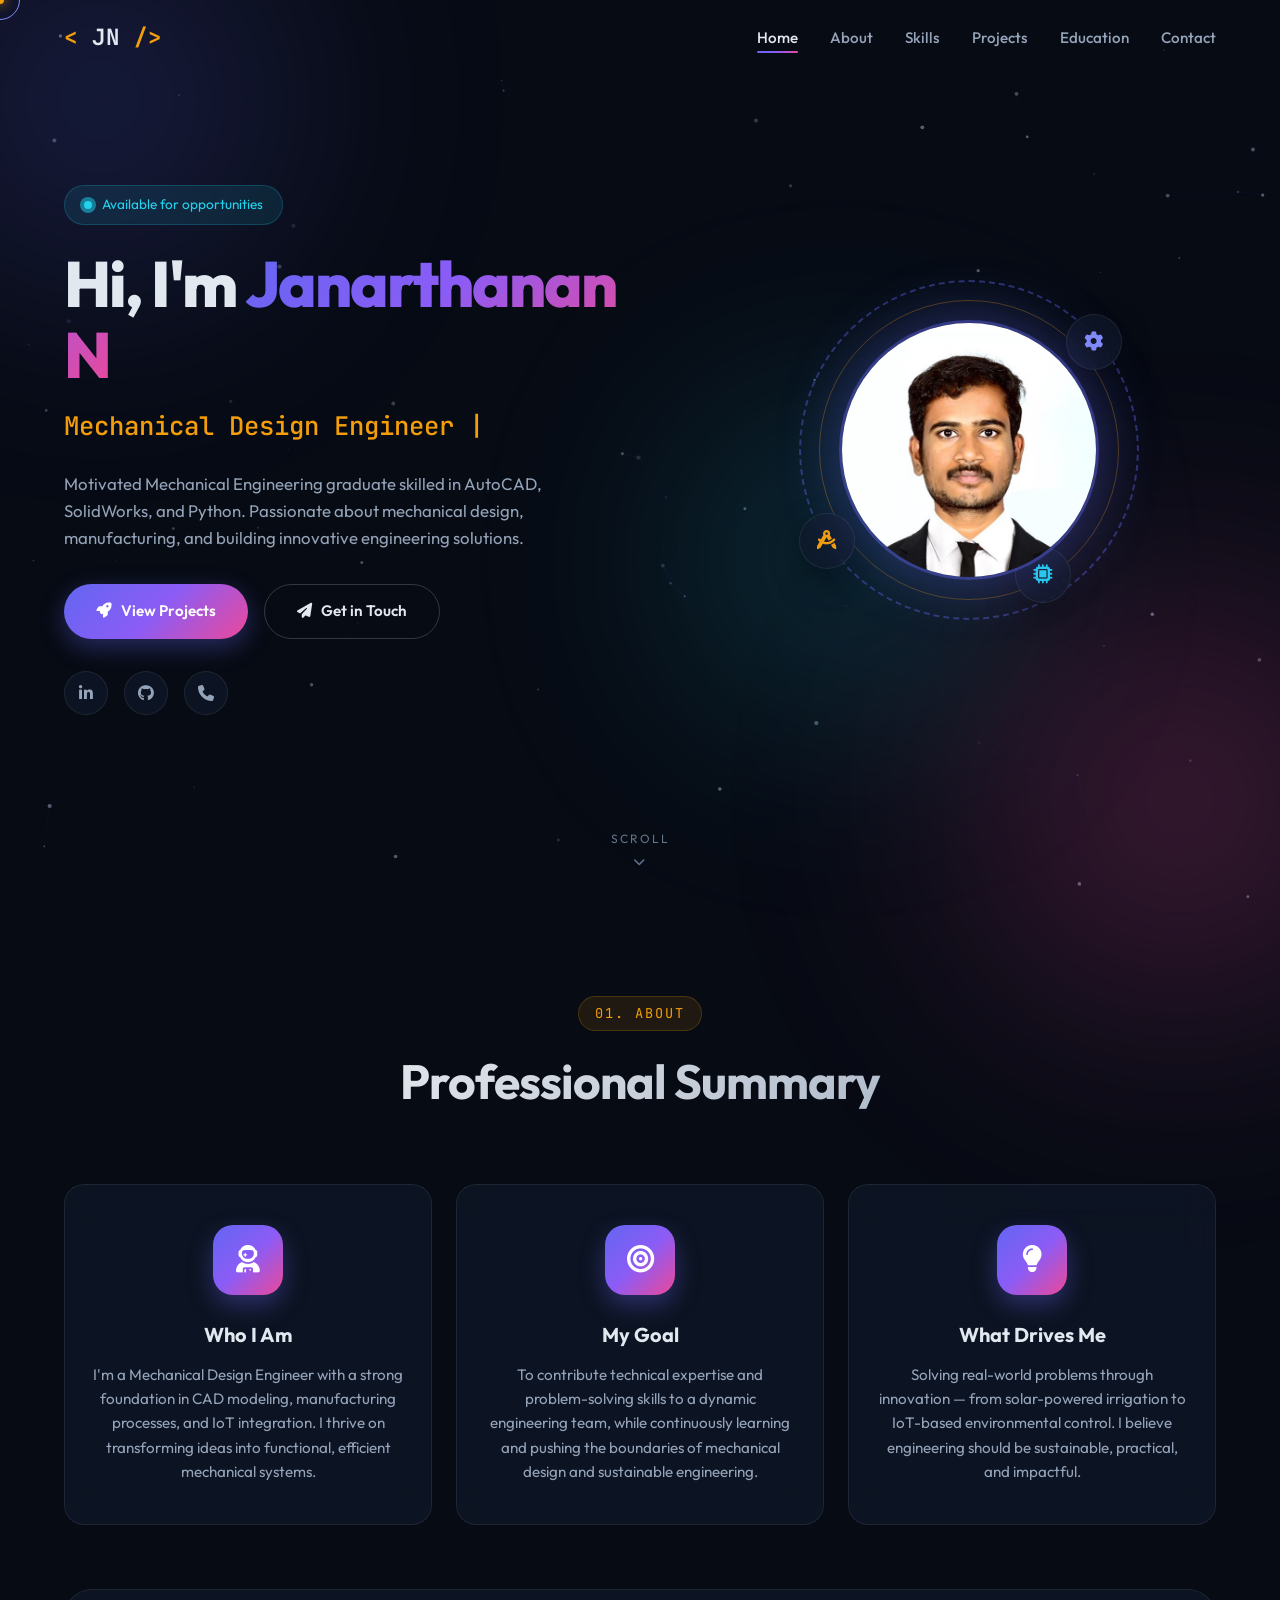
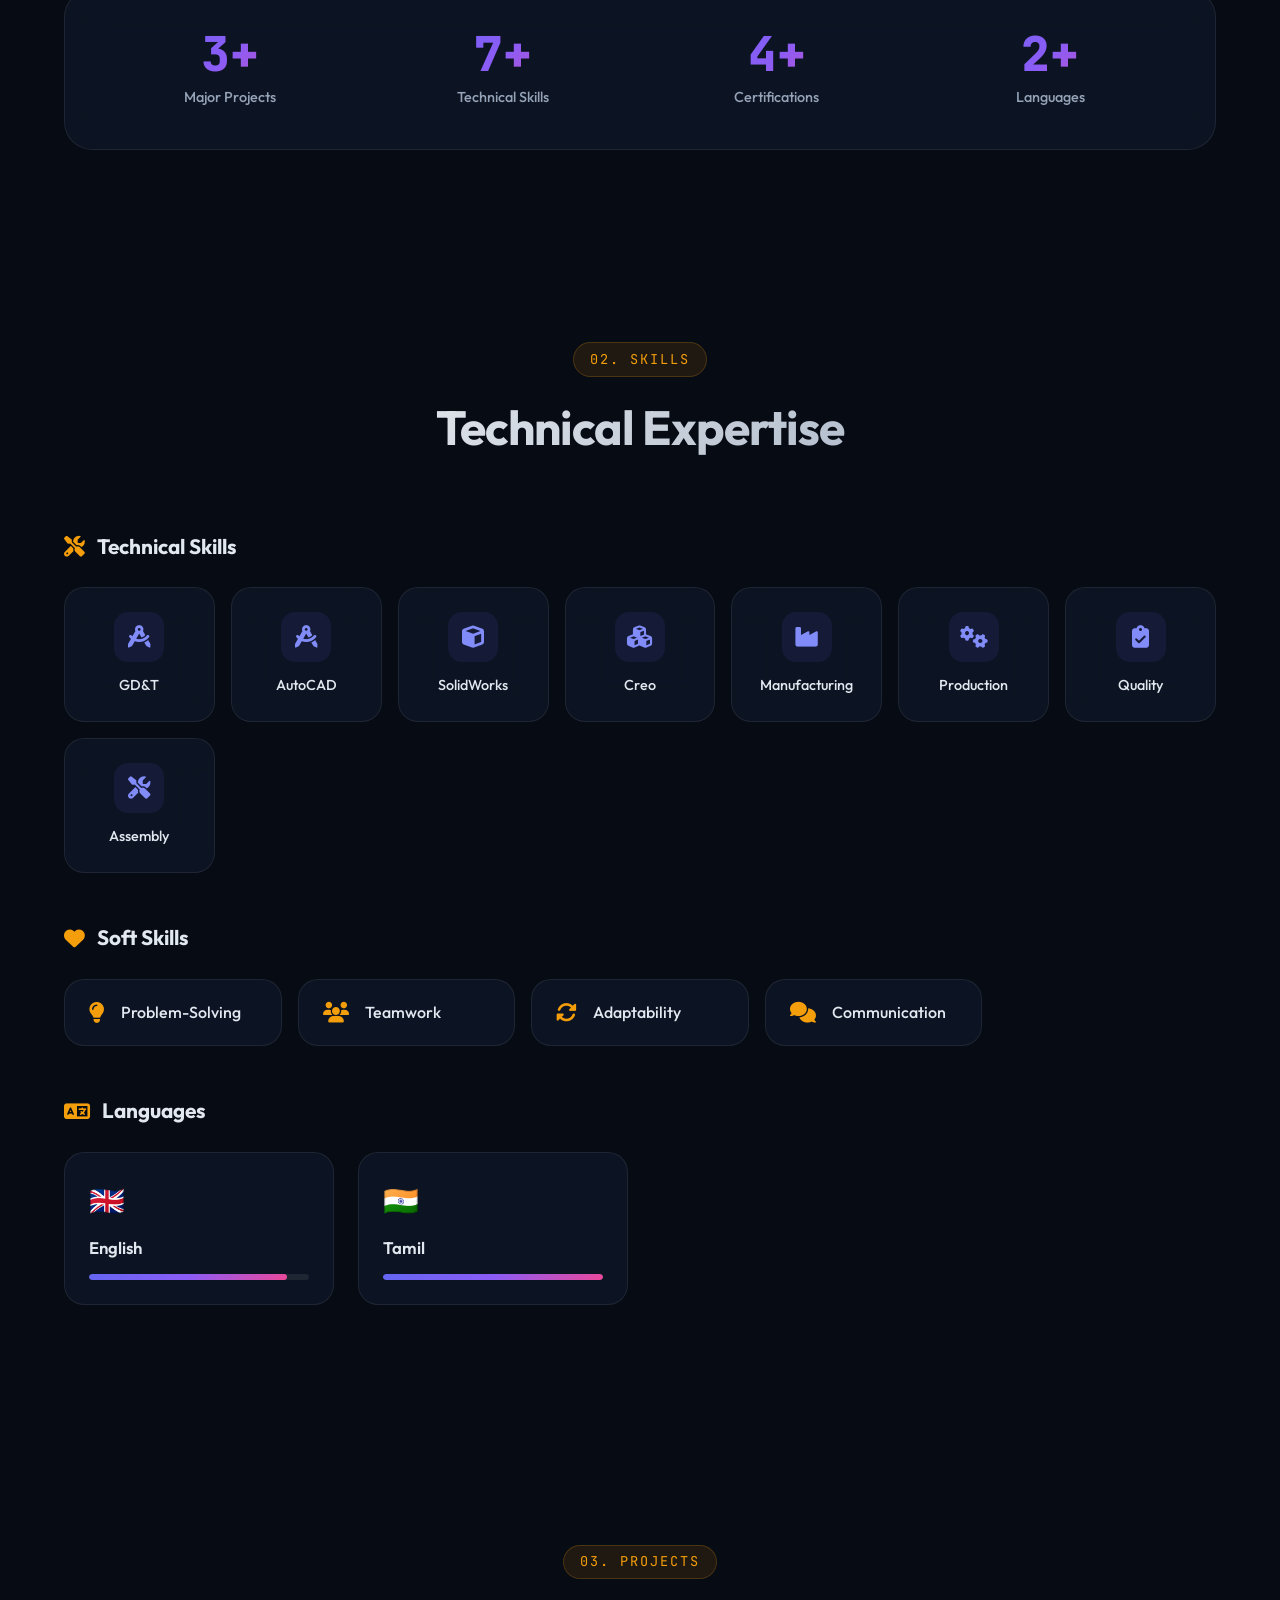
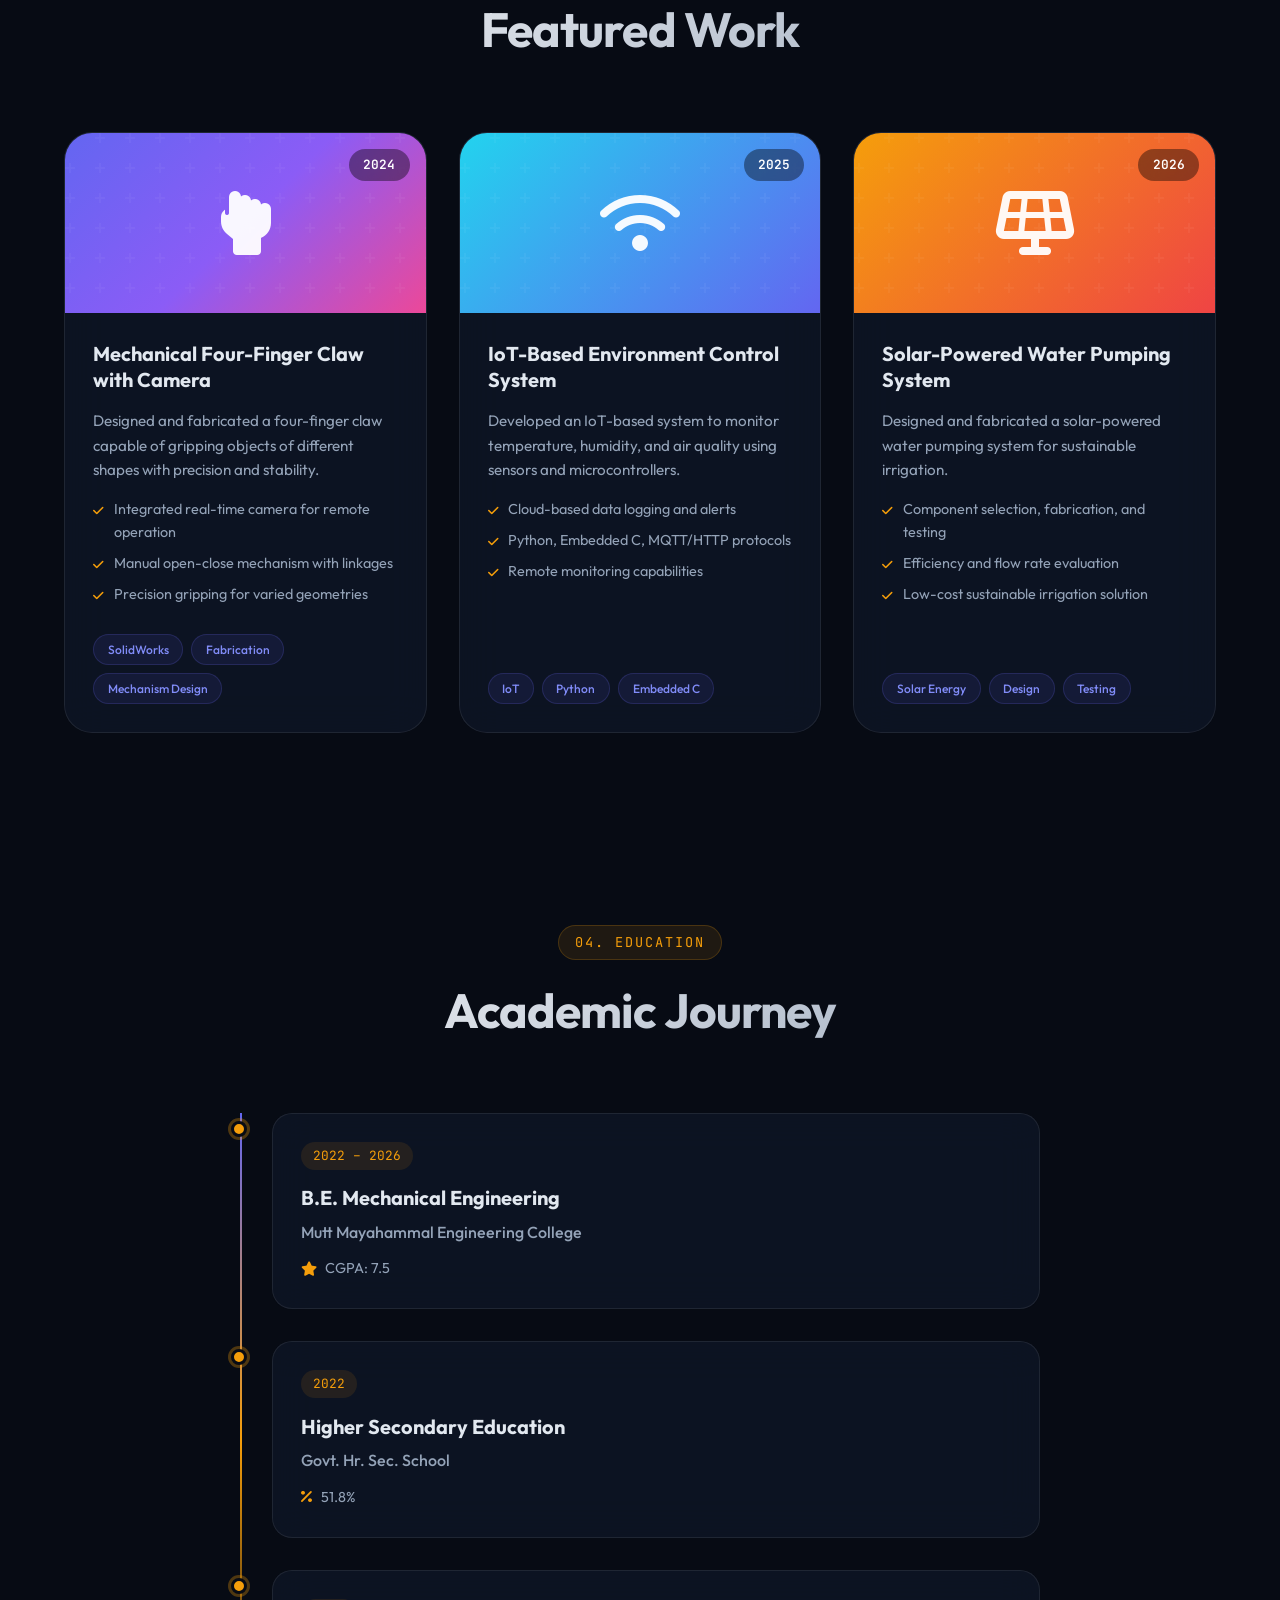
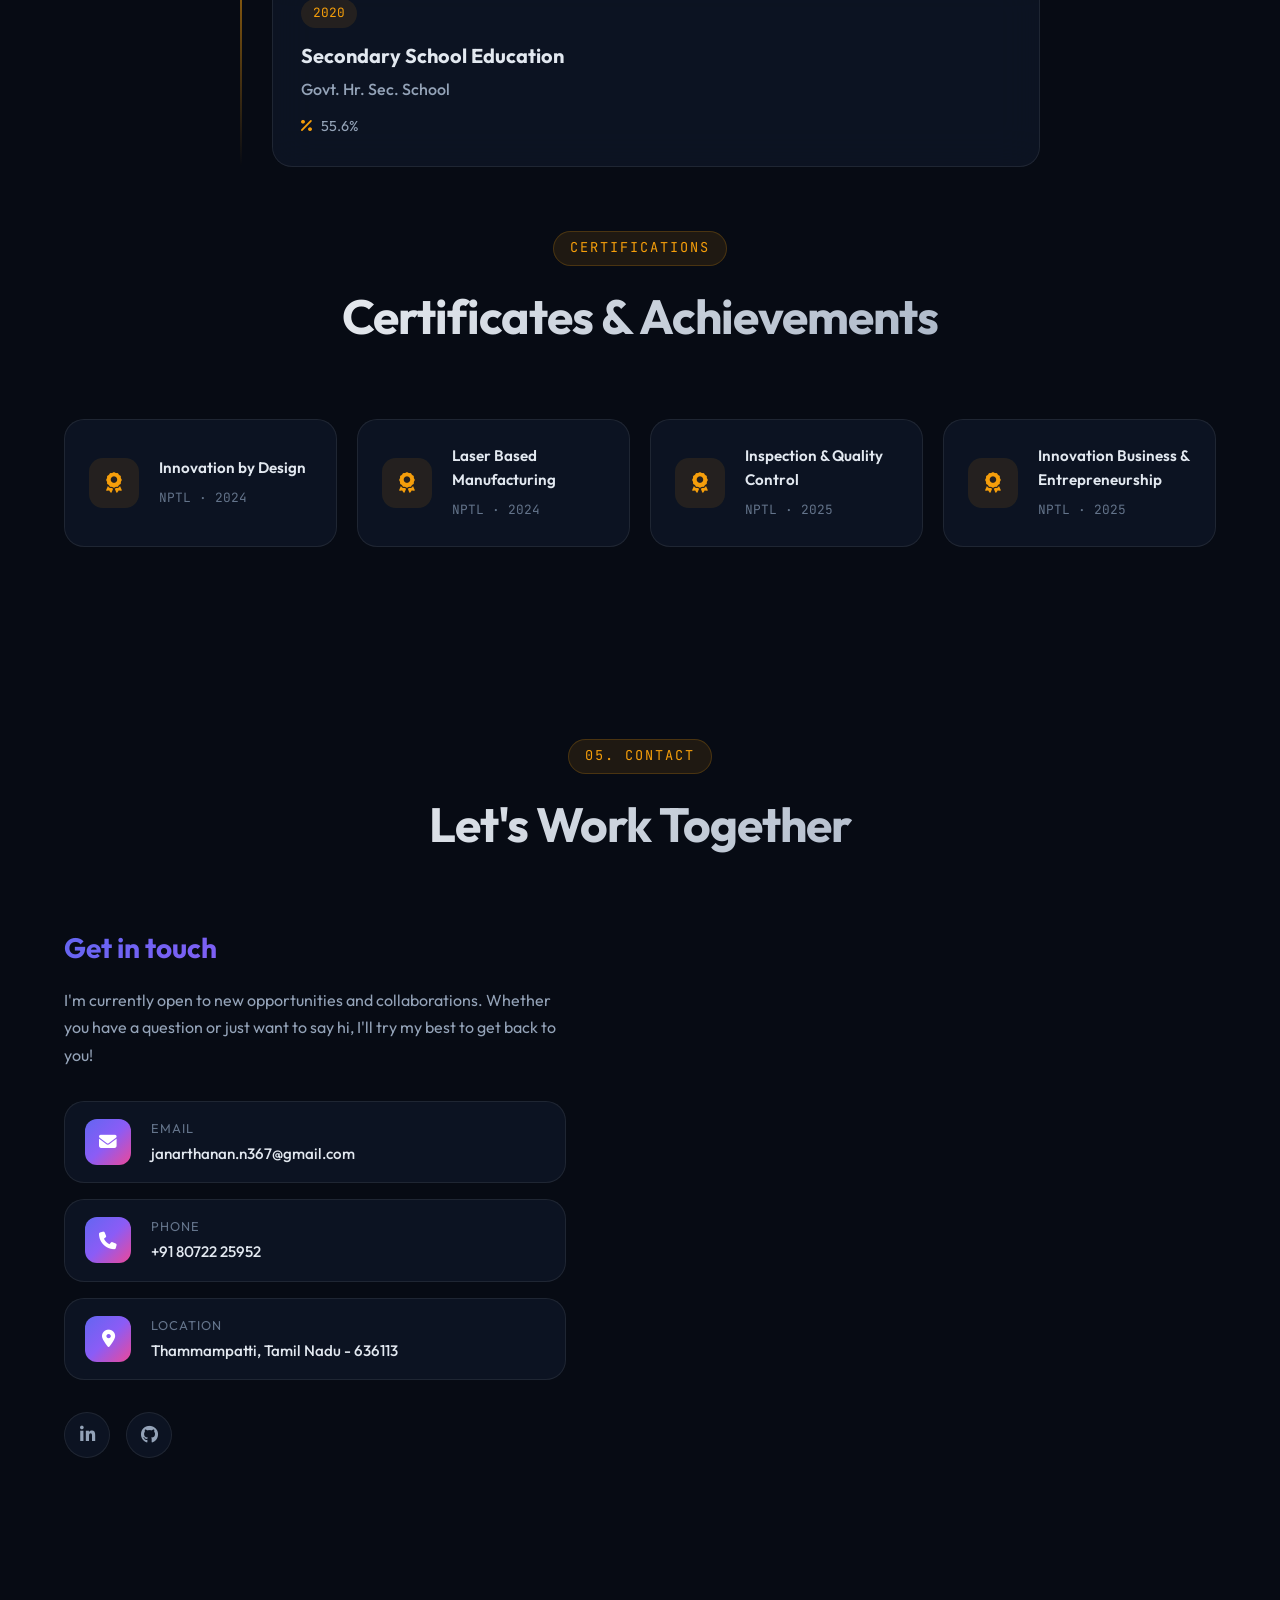
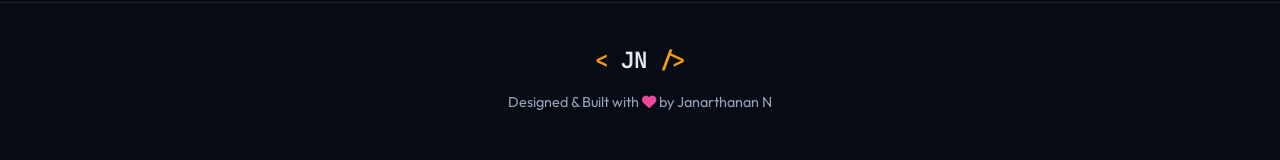
==== index.html @ 21a608eb "Add files via upload" ====
<!DOCTYPE html>
<html lang="en">
<head>
  <meta charset="UTF-8">
  <meta name="viewport" content="width=device-width, initial-scale=1.0">
  <meta name="description" content="Janarthanan N - Mechanical Design Engineer Portfolio">
  <title>Janarthanan N | Mechanical Design Engineer</title>
  
  <!-- Font Awesome -->
  <link rel="stylesheet" href="https://cdnjs.cloudflare.com/ajax/libs/font-awesome/6.4.0/css/all.min.css">
  
  <!-- Google Fonts -->
  <link rel="preconnect" href="https://fonts.googleapis.com">
  <link rel="preconnect" href="https://fonts.gstatic.com" crossorigin>
  <link href="https://fonts.googleapis.com/css2?family=Outfit:wght@300;400;500;600;700;800&family=JetBrains+Mono:wght@400;500&display=swap" rel="stylesheet">
  
  <!-- Stylesheet -->
  <link rel="stylesheet" href="style.css">
</head>
<body>

  <!-- Custom Cursor -->
  <div class="cursor-dot" data-cursor-dot></div>
  <div class="cursor-outline" data-cursor-outline></div>

  <!-- Particle Canvas Background -->
  <canvas id="particle-canvas"></canvas>

  <!-- Animated Gradient Orbs -->
  <div class="gradient-orb orb-1"></div>
  <div class="gradient-orb orb-2"></div>
  <div class="gradient-orb orb-3"></div>

  <!-- Scroll Progress Bar -->
  <div class="scroll-progress" id="scrollProgress"></div>

  <!-- Navigation -->
  <nav class="navbar" id="navbar">
    <div class="nav-container">
      <a href="#home" class="nav-logo">
        <span class="logo-bracket">&lt;</span>
        JN
        <span class="logo-bracket">/&gt;</span>
      </a>
      <ul class="nav-menu" id="navMenu">
        <li><a href="#home" class="nav-link active">Home</a></li>
        <li><a href="#about" class="nav-link">About</a></li>
        <li><a href="#skills" class="nav-link">Skills</a></li>
        <li><a href="#projects" class="nav-link">Projects</a></li>
        <li><a href="#education" class="nav-link">Education</a></li>
        <li><a href="#contact" class="nav-link">Contact</a></li>
      </ul>
      <div class="hamburger" id="hamburger">
        <span></span>
        <span></span>
        <span></span>
      </div>
    </div>
  </nav>

  <!-- Hero Section -->
  <section class="hero section" id="home">
    <div class="hero-container">
      <div class="hero-content">
        <div class="hero-badge reveal">
          <span class="pulse-dot"></span>
          Available for opportunities
        </div>
        <h1 class="hero-title reveal">
          Hi, I'm <span class="gradient-text">Janarthanan N</span>
        </h1>
        <div class="hero-subtitle reveal">
          <span class="typing-text" id="typingText"></span>
          <span class="cursor-blink">|</span>
        </div>
        <p class="hero-description reveal">
          Motivated Mechanical Engineering graduate skilled in AutoCAD, SolidWorks, and Python. 
          Passionate about mechanical design, manufacturing, and building innovative engineering solutions.
        </p>
        <div class="hero-buttons reveal">
          <a href="#projects" class="btn btn-primary">
            <i class="fas fa-rocket"></i> View Projects
          </a>
          <a href="#contact" class="btn btn-outline">
            <i class="fas fa-paper-plane"></i> Get in Touch
          </a>
        </div>
        <div class="hero-socials reveal">
          <a href="https://linkedin.com/in/janarthanan-n-9048a2269" target="_blank" rel="noopener" aria-label="LinkedIn">
            <i class="fab fa-linkedin-in"></i>
          </a>
          <a href="https://github.com/Janarthanan367" target="_blank" rel="noopener" aria-label="GitHub">
            <i class="fab fa-github"></i>
          </a>
          <a href="tel:+918072225952" aria-label="Phone">
            <i class="fas fa-phone"></i>
          </a>
        </div>
      </div>
      <div class="hero-visual reveal">
        <div class="avatar-wrapper">
          <div class="avatar-ring"></div>
          <div class="avatar-ring ring-2"></div>
          <div class="avatar-container">
            <img src="compressed_1000083585.jpg.jpeg" 
                 alt="Janarthanan N" class="avatar-img">
          </div>
          <div class="floating-badge badge-1">
            <i class="fas fa-cog"></i>
          </div>
          <div class="floating-badge badge-2">
            <i class="fas fa-drafting-compass"></i>
          </div>
          <div class="floating-badge badge-3">
            <i class="fas fa-microchip"></i>
          </div>
        </div>
      </div>
    </div>
    <a href="#about" class="scroll-indicator">
      <span>Scroll</span>
      <i class="fas fa-chevron-down"></i>
    </a>
  </section>

  <!-- About / Summary Section -->
  <section class="section" id="about">
    <div class="container">
      <div class="section-header reveal">
        <span class="section-tag">01. About</span>
        <h2 class="section-title">Professional Summary</h2>
      </div>
      <div class="about-grid">
        <div class="about-card glass-card reveal">
          <div class="about-icon">
            <i class="fas fa-user-astronaut"></i>
          </div>
          <h3>Who I Am</h3>
          <p>
            I'm a Mechanical Design Engineer with a strong foundation in CAD modeling, 
            manufacturing processes, and IoT integration. I thrive on transforming 
            ideas into functional, efficient mechanical systems.
          </p>
        </div>
        <div class="about-card glass-card reveal">
          <div class="about-icon">
            <i class="fas fa-bullseye"></i>
          </div>
          <h3>My Goal</h3>
          <p>
            To contribute technical expertise and problem-solving skills to a dynamic 
            engineering team, while continuously learning and pushing the boundaries 
            of mechanical design and sustainable engineering.
          </p>
        </div>
        <div class="about-card glass-card reveal">
          <div class="about-icon">
            <i class="fas fa-lightbulb"></i>
          </div>
          <h3>What Drives Me</h3>
          <p>
            Solving real-world problems through innovation — from solar-powered 
            irrigation to IoT-based environmental control. I believe engineering 
            should be sustainable, practical, and impactful.
          </p>
        </div>
      </div>

      <!-- Stats -->
      <div class="stats-grid reveal">
        <div class="stat-item">
          <div class="stat-number" data-target="3">0</div>
          <div class="stat-label">Major Projects</div>
        </div>
        <div class="stat-item">
          <div class="stat-number" data-target="7">0</div>
          <div class="stat-label">Technical Skills</div>
        </div>
        <div class="stat-item">
          <div class="stat-number" data-target="4">0</div>
          <div class="stat-label">Certifications</div>
        </div>
        <div class="stat-item">
          <div class="stat-number" data-target="2">0</div>
          <div class="stat-label">Languages</div>
        </div>
      </div>
    </div>
  </section>

  <!-- Skills Section -->
  <section class="section" id="skills">
    <div class="container">
      <div class="section-header reveal">
        <span class="section-tag">02. Skills</span>
        <h2 class="section-title">Technical Expertise</h2>
      </div>

      
      <div class="skills-category reveal">
        <h3 class="skills-subtitle">
          <i class="fas fa-tools"></i> Technical Skills
        </h3>

        <div class="skills-grid">

          <!-- GD&T -->
          <div class="skill-card" data-skill="GD&T">
            <div class="skill-icon">
              <i class="fas fa-drafting-compass"></i>
            </div>
            <span>GD&T</span>
          </div>

          <!-- AutoCAD -->
          <div class="skill-card" data-skill="AutoCAD">
            <div class="skill-icon">
              <i class="fas fa-drafting-compass"></i>
            </div>
            <span>AutoCAD</span>
          </div>

          <!-- SolidWorks -->
          <div class="skill-card" data-skill="SolidWorks">
            <div class="skill-icon">
              <i class="fas fa-cube"></i>
            </div>
            <span>SolidWorks</span>
          </div>

          <!-- Creo -->
          <div class="skill-card" data-skill="Creo">
            <div class="skill-icon">
              <i class="fas fa-cubes"></i>
            </div>
            <span>Creo</span>
          </div>

          <!-- Manufacturing -->
          <div class="skill-card" data-skill="Manufacturing">
            <div class="skill-icon">
              <i class="fas fa-industry"></i>
            </div>
            <span>Manufacturing</span>
          </div>

          <!-- Production -->
          <div class="skill-card" data-skill="Production">
            <div class="skill-icon">
              <i class="fas fa-cogs"></i>
            </div>
            <span>Production</span>
          </div>

          <!-- Quality -->
          <div class="skill-card" data-skill="Quality">
            <div class="skill-icon">
              <i class="fas fa-clipboard-check"></i>
            </div>
            <span>Quality</span>
          </div>

          <!-- Assembly -->
          <div class="skill-card" data-skill="Assembly">
            <div class="skill-icon">
              <i class="fas fa-tools"></i>
            </div>
            <span>Assembly</span>
          </div>

        </div>
      </div>


      <div class="skills-category reveal">
        <h3 class="skills-subtitle"><i class="fas fa-heart"></i> Soft Skills</h3>
        <div class="soft-skills-grid">
          <div class="soft-skill-card">
            <i class="fas fa-lightbulb"></i>
            <span>Problem-Solving</span>
          </div>
          <div class="soft-skill-card">
            <i class="fas fa-users"></i>
            <span>Teamwork</span>
          </div>
          <div class="soft-skill-card">
            <i class="fas fa-sync-alt"></i>
            <span>Adaptability</span>
          </div>
          <div class="soft-skill-card">
            <i class="fas fa-comments"></i>
            <span>Communication</span>
          </div>
        </div>
      </div>

      <div class="skills-category reveal">
        <h3 class="skills-subtitle"><i class="fas fa-language"></i> Languages</h3>
        <div class="language-grid">
          <div class="language-card">
            <div class="lang-flag">🇬🇧</div>
            <span>English</span>
            <div class="lang-bar"><div class="lang-fill" style="width: 90%"></div></div>
          </div>
          <div class="language-card">
            <div class="lang-flag">🇮🇳</div>
            <span>Tamil</span>
            <div class="lang-bar"><div class="lang-fill" style="width: 100%"></div></div>
          </div>
        </div>
      </div>
    </div>
  </section>

  <!-- Projects Section -->
  <section class="section" id="projects">
    <div class="container">
      <div class="section-header reveal">
        <span class="section-tag">03. Projects</span>
        <h2 class="section-title">Featured Work</h2>
      </div>

      <div class="projects-grid">

        <!-- Project 1 -->
        <div class="project-card reveal">
          <div class="project-image">
            <div class="project-overlay"></div>
            <i class="fas fa-hand-rock project-icon"></i>
            <span class="project-year">2024</span>
          </div>
          <div class="project-body">
            <h3 class="project-title">Mechanical Four-Finger Claw with Camera</h3>
            <p class="project-text">
              Designed and fabricated a four-finger claw capable of gripping objects 
              of different shapes with precision and stability.
            </p>
            <ul class="project-features">
              <li><i class="fas fa-check"></i> Integrated real-time camera for remote operation</li>
              <li><i class="fas fa-check"></i> Manual open-close mechanism with linkages</li>
              <li><i class="fas fa-check"></i> Precision gripping for varied geometries</li>
            </ul>
            <div class="project-tags">
              <span>SolidWorks</span>
              <span>Fabrication</span>
              <span>Mechanism Design</span>
            </div>
          </div>
        </div>

        <!-- Project 2 -->
        <div class="project-card reveal">
          <div class="project-image">
            <div class="project-overlay"></div>
            <i class="fas fa-wifi project-icon"></i>
            <span class="project-year">2025</span>
          </div>
          <div class="project-body">
            <h3 class="project-title">IoT-Based Environment Control System</h3>
            <p class="project-text">
              Developed an IoT-based system to monitor temperature, humidity, and 
              air quality using sensors and microcontrollers.
            </p>
            <ul class="project-features">
              <li><i class="fas fa-check"></i> Cloud-based data logging and alerts</li>
              <li><i class="fas fa-check"></i> Python, Embedded C, MQTT/HTTP protocols</li>
              <li><i class="fas fa-check"></i> Remote monitoring capabilities</li>
            </ul>
            <div class="project-tags">
              <span>IoT</span>
              <span>Python</span>
              <span>Embedded C</span>
            </div>
          </div>
        </div>

        <!-- Project 3 -->
        <div class="project-card reveal">
          <div class="project-image">
            <div class="project-overlay"></div>
            <i class="fas fa-solar-panel project-icon"></i>
            <span class="project-year">2026</span>
          </div>
          <div class="project-body">
            <h3 class="project-title">Solar-Powered Water Pumping System</h3>
            <p class="project-text">
              Designed and fabricated a solar-powered water pumping system for 
              sustainable irrigation.
            </p>
            <ul class="project-features">
              <li><i class="fas fa-check"></i> Component selection, fabrication, and testing</li>
              <li><i class="fas fa-check"></i> Efficiency and flow rate evaluation</li>
              <li><i class="fas fa-check"></i> Low-cost sustainable irrigation solution</li>
            </ul>
            <div class="project-tags">
              <span>Solar Energy</span>
              <span>Design</span>
              <span>Testing</span>
            </div>
          </div>
        </div>

      </div>
    </div>
  </section>

  <!-- Education & Certificates Section -->
  <section class="section" id="education">
    <div class="container">
      <div class="section-header reveal">
        <span class="section-tag">04. Education</span>
        <h2 class="section-title">Academic Journey</h2>
      </div>

      <div class="timeline">
        <div class="timeline-item reveal">
          <div class="timeline-dot"></div>
          <div class="timeline-content glass-card">
            <span class="timeline-year">2022 – 2026</span>
            <h3>B.E. Mechanical Engineering</h3>
            <h4>Mutt Mayahammal Engineering College</h4>
            <p><i class="fas fa-star"></i> CGPA: 7.5</p>
          </div>
        </div>

        <div class="timeline-item reveal">
          <div class="timeline-dot"></div>
          <div class="timeline-content glass-card">
            <span class="timeline-year">2022</span>
            <h3>Higher Secondary Education</h3>
            <h4>Govt. Hr. Sec. School</h4>
            <p><i class="fas fa-percent"></i> 51.8%</p>
          </div>
        </div>

        <div class="timeline-item reveal">
          <div class="timeline-dot"></div>
          <div class="timeline-content glass-card">
            <span class="timeline-year">2020</span>
            <h3>Secondary School Education</h3>
            <h4>Govt. Hr. Sec. School</h4>
            <p><i class="fas fa-percent"></i> 55.6%</p>
          </div>
        </div>
      </div>

      <div class="section-header reveal" style="margin-top: 4rem;">
        <span class="section-tag">Certifications</span>
        <h2 class="section-title">Certificates & Achievements</h2>
      </div>

      <div class="certificates-grid">
        <div class="cert-card reveal">
          <div class="cert-icon"><i class="fas fa-award"></i></div>
          <div class="cert-info">
            <h4>Innovation by Design</h4>
            <span>NPTL · 2024</span>
          </div>
        </div>
        <div class="cert-card reveal">
          <div class="cert-icon"><i class="fas fa-award"></i></div>
          <div class="cert-info">
            <h4>Laser Based Manufacturing</h4>
            <span>NPTL · 2024</span>
          </div>
        </div>
        <div class="cert-card reveal">
          <div class="cert-icon"><i class="fas fa-award"></i></div>
          <div class="cert-info">
            <h4>Inspection & Quality Control</h4>
            <span>NPTL · 2025</span>
          </div>
        </div>
        <div class="cert-card reveal">
          <div class="cert-icon"><i class="fas fa-award"></i></div>
          <div class="cert-info">
            <h4>Innovation Business & Entrepreneurship</h4>
            <span>NPTL · 2025</span>
          </div>
        </div>
      </div>
    </div>
  </section>

  <!-- Contact Section -->
  <section class="section" id="contact">
    <div class="container">
      <div class="section-header reveal">
        <span class="section-tag">05. Contact</span>
        <h2 class="section-title">Let's Work Together</h2>
      </div>

      <div class="contact-grid">
        <div class="contact-info reveal">
          <h3>Get in touch</h3>
          <p>I'm currently open to new opportunities and collaborations. 
             Whether you have a question or just want to say hi, 
             I'll try my best to get back to you!</p>

          <div class="contact-items">
            <a href="mailto:janarthanan.n367@gmail.com" class="contact-item">
              <div class="contact-icon"><i class="fas fa-envelope"></i></div>
              <div>
                <span>Email</span>
                <strong>janarthanan.n367@gmail.com</strong>
              </div>
            </a>
            <a href="tel:+918072225952" class="contact-item">
              <div class="contact-icon"><i class="fas fa-phone"></i></div>
              <div>
                <span>Phone</span>
                <strong>+91 80722 25952</strong>
              </div>
            </a>
            <div class="contact-item">
              <div class="contact-icon"><i class="fas fa-map-marker-alt"></i></div>
              <div>
                <span>Location</span>
                <strong>Thammampatti, Tamil Nadu - 636113</strong>
              </div>
            </div>
          </div>

          <div class="contact-socials">
            <a href="https://linkedin.com/in/janarthanan-n-9048a2269" target="_blank" rel="noopener">
              <i class="fab fa-linkedin-in"></i>
            </a>
            <a href="https://github.com/Janarthanan367" target="_blank" rel="noopener">
              <i class="fab fa-github"></i>
            </a>
          </div>
        </div>
        </form>
      </div>
    </div>
  </section>

  <!-- Footer -->
  <footer class="footer">
    <div class="container">
      <div class="footer-content">
        <div class="footer-logo">
          <span class="logo-bracket">&lt;</span> JN <span class="logo-bracket">/&gt;</span>
        </div>
        <p>Designed & Built with <i class="fas fa-heart"></i> by Janarthanan N</p>
      </div>
    </div>
  </footer>

  <!-- Scroll to Top Button -->
  <button class="scroll-top" id="scrollTop" aria-label="Scroll to top">
    <i class="fas fa-arrow-up"></i>
  </button>

  <!-- Script -->
  <script src="script.js"></script>
</body>
</html>
---- style.css ----
/* =====================================================
   RESET & VARIABLES
   ===================================================== */
*,
*::before,
*::after {
  margin: 0;
  padding: 0;
  box-sizing: border-box;
}

:root {
  --bg-dark: #070b14;
  --bg-dark-2: #0a1020;
  --surface: rgba(18, 26, 44, 0.6);
  --surface-light: rgba(30, 41, 64, 0.5);
  --border: rgba(255, 255, 255, 0.08);
  --border-hover: rgba(255, 255, 255, 0.18);

  --primary: #6366f1;
  --primary-light: #818cf8;
  --accent: #f59e0b;
  --accent-light: #fbbf24;
  --cyan: #22d3ee;
  --pink: #ec4899;

  --text: #e2e8f0;
  --text-muted: #94a3b8;
  --text-dim: #64748b;

  --gradient-1: linear-gradient(135deg, #6366f1 0%, #8b5cf6 50%, #ec4899 100%);
  --gradient-2: linear-gradient(135deg, #f59e0b 0%, #ef4444 100%);
  --gradient-3: linear-gradient(135deg, #22d3ee 0%, #6366f1 100%);

  --shadow-sm: 0 4px 16px rgba(0, 0, 0, 0.2);
  --shadow-md: 0 12px 32px rgba(0, 0, 0, 0.3);
  --shadow-lg: 0 24px 64px rgba(0, 0, 0, 0.4);
  --shadow-glow: 0 0 40px rgba(99, 102, 241, 0.3);

  --radius-sm: 12px;
  --radius: 20px;
  --radius-lg: 28px;
  --radius-full: 999px;

  --transition: all 0.3s cubic-bezier(0.4, 0, 0.2, 1);
  --transition-slow: all 0.6s cubic-bezier(0.4, 0, 0.2, 1);
}

html {
  scroll-behavior: smooth;
  scroll-padding-top: 80px;
}

body {
  font-family: 'Outfit', sans-serif;
  background: var(--bg-dark);
  color: var(--text);
  line-height: 1.6;
  overflow-x: hidden;
  position: relative;
  min-height: 100vh;
}

/* Hide default cursor on desktop for custom cursor */
@media (pointer: fine) {
  body {
    cursor: none;
  }
  a, button, input, textarea, .skill-card, .project-card {
    cursor: none;
  }
}

/* =====================================================
   CUSTOM CURSOR
   ===================================================== */
.cursor-dot,
.cursor-outline {
  position: fixed;
  top: 0;
  left: 0;
  transform: translate(-50%, -50%);
  border-radius: 50%;
  pointer-events: none;
  z-index: 10000;
  transition: opacity 0.3s ease;
}

.cursor-dot {
  width: 8px;
  height: 8px;
  background: var(--accent);
  box-shadow: 0 0 12px var(--accent);
}

.cursor-outline {
  width: 40px;
  height: 40px;
  border: 1.5px solid var(--primary-light);
  transition: transform 0.15s ease, width 0.2s ease, height 0.2s ease, background 0.2s ease;
}

.cursor-outline.hover {
  width: 70px;
  height: 70px;
  background: rgba(99, 102, 241, 0.1);
  border-color: var(--accent);
}

@media (pointer: coarse) {
  .cursor-dot,
  .cursor-outline {
    display: none;
  }
}

/* =====================================================
   PARTICLE CANVAS & BACKGROUND
   ===================================================== */
#particle-canvas {
  position: fixed;
  top: 0;
  left: 0;
  width: 100%;
  height: 100%;
  z-index: -2;
  pointer-events: none;
}

.gradient-orb {
  position: fixed;
  border-radius: 50%;
  filter: blur(120px);
  opacity: 0.35;
  z-index: -1;
  pointer-events: none;
  animation: orbFloat 20s ease-in-out infinite;
}

.orb-1 {
  width: 500px;
  height: 500px;
  background: radial-gradient(circle, #6366f1, transparent 70%);
  top: -150px;
  left: -150px;
}

.orb-2 {
  width: 600px;
  height: 600px;
  background: radial-gradient(circle, #ec4899, transparent 70%);
  bottom: -200px;
  right: -200px;
  animation-delay: -7s;
}

.orb-3 {
  width: 400px;
  height: 400px;
  background: radial-gradient(circle, #22d3ee, transparent 70%);
  top: 40%;
  left: 50%;
  animation-delay: -14s;
}

@keyframes orbFloat {
  0%, 100% { transform: translate(0, 0) scale(1); }
  33% { transform: translate(60px, -60px) scale(1.1); }
  66% { transform: translate(-40px, 40px) scale(0.9); }
}

/* =====================================================
   SCROLL PROGRESS BAR
   ===================================================== */
.scroll-progress {
  position: fixed;
  top: 0;
  left: 0;
  height: 3px;
  width: 0%;
  background: var(--gradient-1);
  z-index: 9999;
  box-shadow: 0 0 12px rgba(99, 102, 241, 0.6);
  transition: width 0.1s ease;
}

/* =====================================================
   NAVIGATION
   ===================================================== */
.navbar {
  position: fixed;
  top: 0;
  left: 0;
  width: 100%;
  padding: 1.25rem 0;
  z-index: 1000;
  transition: var(--transition);
}

.navbar.scrolled {
  background: rgba(7, 11, 20, 0.8);
  backdrop-filter: blur(20px);
  -webkit-backdrop-filter: blur(20px);
  border-bottom: 1px solid var(--border);
  padding: 0.85rem 0;
}

.nav-container {
  max-width: 1200px;
  margin: 0 auto;
  padding: 0 1.5rem;
  display: flex;
  justify-content: space-between;
  align-items: center;
}

.nav-logo {
  font-family: 'JetBrains Mono', monospace;
  font-size: 1.4rem;
  font-weight: 700;
  color: var(--text);
  text-decoration: none;
  letter-spacing: 1px;
}

.logo-bracket {
  color: var(--accent);
}

.nav-menu {
  display: flex;
  gap: 2rem;
  list-style: none;
}

.nav-link {
  color: var(--text-muted);
  text-decoration: none;
  font-weight: 500;
  font-size: 0.95rem;
  position: relative;
  transition: var(--transition);
  padding: 0.25rem 0;
}

.nav-link::after {
  content: '';
  position: absolute;
  bottom: -2px;
  left: 0;
  width: 0;
  height: 2px;
  background: var(--gradient-1);
  transition: width 0.3s ease;
  border-radius: 2px;
}

.nav-link:hover,
.nav-link.active {
  color: var(--text);
}

.nav-link:hover::after,
.nav-link.active::after {
  width: 100%;
}

.hamburger {
  display: none;
  flex-direction: column;
  gap: 6px;
  cursor: pointer;
  z-index: 1001;
}

.hamburger span {
  width: 26px;
  height: 2px;
  background: var(--text);
  border-radius: 2px;
  transition: var(--transition);
}

.hamburger.active span:nth-child(1) {
  transform: translateY(8px) rotate(45deg);
}
.hamburger.active span:nth-child(2) {
  opacity: 0;
}
.hamburger.active span:nth-child(3) {
  transform: translateY(-8px) rotate(-45deg);
}

/* =====================================================
   SECTIONS & CONTAINER
   ===================================================== */
.section {
  padding: 6rem 0;
  position: relative;
}

.container {
  max-width: 1200px;
  margin: 0 auto;
  padding: 0 1.5rem;
}

.section-header {
  text-align: center;
  margin-bottom: 4rem;
}

.section-tag {
  display: inline-block;
  font-family: 'JetBrains Mono', monospace;
  font-size: 0.85rem;
  color: var(--accent);
  letter-spacing: 2px;
  text-transform: uppercase;
  margin-bottom: 0.75rem;
  padding: 0.35rem 1rem;
  background: rgba(245, 158, 11, 0.1);
  border: 1px solid rgba(245, 158, 11, 0.2);
  border-radius: var(--radius-full);
}

.section-title {
  font-size: clamp(2rem, 5vw, 3rem);
  font-weight: 700;
  background: linear-gradient(135deg, #fff 0%, #94a3b8 100%);
  -webkit-background-clip: text;
  -webkit-text-fill-color: transparent;
  background-clip: text;
  letter-spacing: -0.02em;
}

/* =====================================================
   GLASS CARD
   ===================================================== */
.glass-card {
  background: var(--surface);
  backdrop-filter: blur(20px);
  -webkit-backdrop-filter: blur(20px);
  border: 1px solid var(--border);
  border-radius: var(--radius);
  padding: 2rem;
  transition: var(--transition);
}

.glass-card:hover {
  border-color: var(--border-hover);
  background: var(--surface-light);
}

/* =====================================================
   BUTTONS
   ===================================================== */
.btn {
  display: inline-flex;
  align-items: center;
  gap: 0.6rem;
  padding: 0.9rem 2rem;
  border-radius: var(--radius-full);
  font-family: inherit;
  font-size: 0.95rem;
  font-weight: 600;
  text-decoration: none;
  border: none;
  cursor: pointer;
  transition: var(--transition);
  position: relative;
  overflow: hidden;
}

.btn-primary {
  background: var(--gradient-1);
  color: white;
  box-shadow: 0 8px 24px rgba(99, 102, 241, 0.35);
}

.btn-primary:hover {
  transform: translateY(-3px);
  box-shadow: 0 12px 32px rgba(99, 102, 241, 0.5);
}

.btn-outline {
  background: transparent;
  color: var(--text);
  border: 1.5px solid var(--border-hover);
}

.btn-outline:hover {
  background: rgba(255, 255, 255, 0.05);
  border-color: var(--accent);
  color: var(--accent);
  transform: translateY(-3px);
}

.btn-full {
  width: 100%;
  justify-content: center;
}

/* =====================================================
   HERO SECTION
   ===================================================== */
.hero {
  min-height: 100vh;
  display: flex;
  align-items: center;
  padding-top: 6rem;
}

.hero-container {
  max-width: 1200px;
  margin: 0 auto;
  padding: 0 1.5rem;
  display: grid;
  grid-template-columns: 1.2fr 1fr;
  gap: 4rem;
  align-items: center;
  width: 100%;
}

.hero-badge {
  display: inline-flex;
  align-items: center;
  gap: 0.6rem;
  padding: 0.5rem 1.2rem;
  background: rgba(34, 211, 238, 0.1);
  border: 1px solid rgba(34, 211, 238, 0.2);
  border-radius: var(--radius-full);
  font-size: 0.85rem;
  color: var(--cyan);
  margin-bottom: 1.5rem;
}

.pulse-dot {
  width: 8px;
  height: 8px;
  background: var(--cyan);
  border-radius: 50%;
  position: relative;
}

.pulse-dot::after {
  content: '';
  position: absolute;
  inset: -4px;
  border-radius: 50%;
  background: var(--cyan);
  opacity: 0.5;
  animation: pulse 1.5s ease-out infinite;
}

@keyframes pulse {
  0% { transform: scale(1); opacity: 0.5; }
  100% { transform: scale(2.5); opacity: 0; }
}

.hero-title {
  font-size: clamp(2.2rem, 5vw, 4rem);
  font-weight: 800;
  line-height: 1.1;
  letter-spacing: -0.03em;
  margin-bottom: 1rem;
}

.gradient-text {
  background: var(--gradient-1);
  -webkit-background-clip: text;
  -webkit-text-fill-color: transparent;
  background-clip: text;
}

.hero-subtitle {
  font-size: clamp(1.2rem, 3vw, 1.6rem);
  font-weight: 500;
  color: var(--text-muted);
  margin-bottom: 1.5rem;
  font-family: 'JetBrains Mono', monospace;
  min-height: 2rem;
}

.typing-text {
  color: var(--accent);
}

.cursor-blink {
  color: var(--accent);
  animation: blink 1s step-end infinite;
}

@keyframes blink {
  0%, 100% { opacity: 1; }
  50% { opacity: 0; }
}

.hero-description {
  font-size: 1.05rem;
  color: var(--text-muted);
  margin-bottom: 2rem;
  max-width: 520px;
}

.hero-buttons {
  display: flex;
  gap: 1rem;
  margin-bottom: 2rem;
  flex-wrap: wrap;
}

.hero-socials {
  display: flex;
  gap: 1rem;
}

.hero-socials a {
  width: 44px;
  height: 44px;
  display: flex;
  align-items: center;
  justify-content: center;
  border-radius: 50%;
  background: var(--surface);
  border: 1px solid var(--border);
  color: var(--text-muted);
  text-decoration: none;
  transition: var(--transition);
  font-size: 1rem;
}

.hero-socials a:hover {
  color: white;
  background: var(--primary);
  border-color: var(--primary);
  transform: translateY(-4px);
  box-shadow: 0 8px 20px rgba(99, 102, 241, 0.4);
}

/* Hero Visual / Avatar */
.hero-visual {
  display: flex;
  justify-content: center;
  align-items: center;
  position: relative;
}

.avatar-wrapper {
  position: relative;
  width: 340px;
  height: 340px;
  display: flex;
  align-items: center;
  justify-content: center;
}

.avatar-ring {
  position: absolute;
  inset: 0;
  border-radius: 50%;
  border: 2px dashed rgba(99, 102, 241, 0.4);
  animation: rotate 20s linear infinite;
}

.avatar-ring.ring-2 {
  inset: 20px;
  border: 1px solid rgba(245, 158, 11, 0.3);
  animation: rotate 15s linear infinite reverse;
}

@keyframes rotate {
  to { transform: rotate(360deg); }
}

.avatar-container {
  width: 260px;
  height: 260px;
  border-radius: 50%;
  overflow: hidden;
  border: 3px solid rgba(99, 102, 241, 0.5);
  box-shadow: 0 0 60px rgba(99, 102, 241, 0.4), inset 0 0 40px rgba(99, 102, 241, 0.2);
  position: relative;
  z-index: 2;
}

.avatar-img {
  width: 100%;
  height: 100%;
  object-fit: cover;
}

.floating-badge {
  position: absolute;
  width: 56px;
  height: 56px;
  border-radius: 50%;
  background: var(--surface);
  backdrop-filter: blur(10px);
  border: 1px solid var(--border);
  display: flex;
  align-items: center;
  justify-content: center;
  color: var(--accent);
  font-size: 1.2rem;
  box-shadow: var(--shadow-md);
  animation: floatBadge 4s ease-in-out infinite;
}

.badge-1 { top: 10%; right: 5%; animation-delay: 0s; color: var(--primary-light); }
.badge-2 { bottom: 15%; left: 0%; animation-delay: -1.3s; color: var(--accent); }
.badge-3 { bottom: 5%; right: 20%; animation-delay: -2.6s; color: var(--cyan); }

@keyframes floatBadge {
  0%, 100% { transform: translateY(0); }
  50% { transform: translateY(-15px); }
}

.scroll-indicator {
  position: absolute;
  bottom: 2rem;
  left: 50%;
  transform: translateX(-50%);
  display: flex;
  flex-direction: column;
  align-items: center;
  gap: 0.5rem;
  color: var(--text-dim);
  text-decoration: none;
  font-size: 0.75rem;
  letter-spacing: 2px;
  text-transform: uppercase;
  transition: var(--transition);
  animation: bounce 2s infinite;
}

.scroll-indicator:hover {
  color: var(--accent);
}

@keyframes bounce {
  0%, 20%, 50%, 80%, 100% { transform: translateX(-50%) translateY(0); }
  40% { transform: translateX(-50%) translateY(-8px); }
  60% { transform: translateX(-50%) translateY(-4px); }
}

/* =====================================================
   ABOUT SECTION
   ===================================================== */
.about-grid {
  display: grid;
  grid-template-columns: repeat(3, 1fr);
  gap: 1.5rem;
  margin-bottom: 4rem;
}

.about-card {
  text-align: center;
  padding: 2.5rem 1.75rem;
}

.about-icon {
  width: 70px;
  height: 70px;
  margin: 0 auto 1.5rem;
  border-radius: 20px;
  background: var(--gradient-1);
  display: flex;
  align-items: center;
  justify-content: center;
  font-size: 1.7rem;
  color: white;
  box-shadow: 0 10px 24px rgba(99, 102, 241, 0.35);
}

.about-card h3 {
  font-size: 1.25rem;
  margin-bottom: 0.75rem;
  color: var(--text);
}

.about-card p {
  color: var(--text-muted);
  font-size: 0.95rem;
}

/* Stats */
.stats-grid {
  display: grid;
  grid-template-columns: repeat(4, 1fr);
  gap: 1.5rem;
  padding: 2.5rem;
  background: var(--surface);
  backdrop-filter: blur(20px);
  border: 1px solid var(--border);
  border-radius: var(--radius-lg);
}

.stat-item {
  text-align: center;
}

.stat-number {
  font-size: clamp(2rem, 4vw, 3rem);
  font-weight: 800;
  background: var(--gradient-1);
  -webkit-background-clip: text;
  -webkit-text-fill-color: transparent;
  background-clip: text;
  line-height: 1;
  margin-bottom: 0.5rem;
  font-family: 'JetBrains Mono', monospace;
}

.stat-label {
  color: var(--text-muted);
  font-size: 0.9rem;
  font-weight: 500;
}

/* =====================================================
   SKILLS SECTION
   ===================================================== */
.skills-category {
  margin-bottom: 3rem;
}

.skills-subtitle {
  font-size: 1.3rem;
  margin-bottom: 1.5rem;
  display: flex;
  align-items: center;
  gap: 0.75rem;
  color: var(--text);
}

.skills-subtitle i {
  color: var(--accent);
}

.skills-grid {
  display: grid;
  grid-template-columns: repeat(auto-fill, minmax(150px, 1fr));
  gap: 1rem;
}

.skill-card {
  display: flex;
  flex-direction: column;
  align-items: center;
  gap: 0.75rem;
  padding: 1.5rem 1rem;
  background: var(--surface);
  backdrop-filter: blur(20px);
  border: 1px solid var(--border);
  border-radius: var(--radius);
  transition: var(--transition);
  cursor: pointer;
  position: relative;
  overflow: hidden;
}

.skill-card::before {
  content: '';
  position: absolute;
  top: 0;
  left: 0;
  width: 100%;
  height: 3px;
  background: var(--gradient-1);
  transform: scaleX(0);
  transform-origin: left;
  transition: transform 0.3s ease;
}

.skill-card:hover::before {
  transform: scaleX(1);
}

.skill-card:hover {
  transform: translateY(-8px);
  border-color: var(--border-hover);
  box-shadow: var(--shadow-glow);
}

.skill-icon {
  width: 50px;
  height: 50px;
  border-radius: 14px;
  background: rgba(99, 102, 241, 0.1);
  display: flex;
  align-items: center;
  justify-content: center;
  font-size: 1.4rem;
  color: var(--primary-light);
  transition: var(--transition);
}

.skill-card:hover .skill-icon {
  background: var(--gradient-1);
  color: white;
  transform: rotate(-8deg) scale(1.1);
}

.skill-card span {
  font-size: 0.9rem;
  font-weight: 500;
  color: var(--text);
  text-align: center;
}

/* Soft Skills */
.soft-skills-grid {
  display: grid;
  grid-template-columns: repeat(auto-fill, minmax(200px, 1fr));
  gap: 1rem;
}

.soft-skill-card {
  display: flex;
  align-items: center;
  gap: 1rem;
  padding: 1.25rem 1.5rem;
  background: var(--surface);
  border: 1px solid var(--border);
  border-radius: var(--radius);
  transition: var(--transition);
}

.soft-skill-card:hover {
  border-color: var(--accent);
  transform: translateX(8px);
  background: rgba(245, 158, 11, 0.05);
}

.soft-skill-card i {
  font-size: 1.3rem;
  color: var(--accent);
}

.soft-skill-card span {
  font-weight: 500;
}

/* Languages */
.language-grid {
  display: grid;
  grid-template-columns: repeat(auto-fill, minmax(250px, 1fr));
  gap: 1.5rem;
}

.language-card {
  padding: 1.5rem;
  background: var(--surface);
  border: 1px solid var(--border);
  border-radius: var(--radius);
  display: flex;
  flex-direction: column;
  gap: 0.75rem;
  transition: var(--transition);
}

.language-card:hover {
  border-color: var(--border-hover);
  transform: translateY(-4px);
}

.lang-flag {
  font-size: 1.8rem;
}

.language-card span {
  font-weight: 600;
  font-size: 1.05rem;
}

.lang-bar {
  height: 6px;
  background: rgba(255, 255, 255, 0.08);
  border-radius: 3px;
  overflow: hidden;
}

.lang-fill {
  height: 100%;
  background: var(--gradient-1);
  border-radius: 3px;
  width: 0;
  transition: width 1.5s cubic-bezier(0.4, 0, 0.2, 1);
}

.language-card.animated .lang-fill {
  width: var(--target-width);
}

/* =====================================================
   PROJECTS SECTION
   ===================================================== */
.projects-grid {
  display: grid;
  grid-template-columns: repeat(auto-fit, minmax(340px, 1fr));
  gap: 2rem;
}

.project-card {
  background: var(--surface);
  backdrop-filter: blur(20px);
  border: 1px solid var(--border);
  border-radius: var(--radius-lg);
  overflow: hidden;
  transition: var(--transition);
  display: flex;
  flex-direction: column;
}

.project-card:hover {
  transform: translateY(-10px);
  border-color: var(--border-hover);
  box-shadow: var(--shadow-lg);
}

.project-image {
  height: 180px;
  background: var(--gradient-1);
  position: relative;
  display: flex;
  align-items: center;
  justify-content: center;
  overflow: hidden;
}

.project-card:nth-child(2) .project-image {
  background: linear-gradient(135deg, #22d3ee 0%, #6366f1 100%);
}

.project-card:nth-child(3) .project-image {
  background: linear-gradient(135deg, #f59e0b 0%, #ef4444 100%);
}

.project-overlay {
  position: absolute;
  inset: 0;
  background: url("data:image/svg+xml,%3Csvg width='60' height='60' viewBox='0 0 60 60' xmlns='http://www.w3.org/2000/svg'%3E%3Cg fill='none' fill-rule='evenodd'%3E%3Cg fill='%23ffffff' fill-opacity='0.08'%3E%3Cpath d='M36 34v-4h-2v4h-4v2h4v4h2v-4h4v-2h-4zm0-30V0h-2v4h-4v2h4v4h2V6h4V4h-4zM6 34v-4H4v4H0v2h4v4h2v-4h4v-2H6zM6 4V0H4v4H0v2h4v4h2V6h4V4H6z'/%3E%3C/g%3E%3C/g%3E%3C/svg%3E");
  opacity: 0.5;
}

.project-icon {
  font-size: 4rem;
  color: rgba(255, 255, 255, 0.95);
  position: relative;
  z-index: 2;
  transition: var(--transition);
}

.project-card:hover .project-icon {
  transform: scale(1.15) rotate(-5deg);
}

.project-year {
  position: absolute;
  top: 1rem;
  right: 1rem;
  background: rgba(0, 0, 0, 0.4);
  backdrop-filter: blur(10px);
  color: white;
  padding: 0.35rem 0.9rem;
  border-radius: var(--radius-full);
  font-size: 0.8rem;
  font-weight: 600;
  font-family: 'JetBrains Mono', monospace;
  z-index: 2;
}

.project-body {
  padding: 1.75rem;
  display: flex;
  flex-direction: column;
  gap: 1rem;
  flex: 1;
}

.project-title {
  font-size: 1.25rem;
  font-weight: 700;
  color: var(--text);
  line-height: 1.3;
}

.project-text {
  color: var(--text-muted);
  font-size: 0.95rem;
}

.project-features {
  list-style: none;
  display: flex;
  flex-direction: column;
  gap: 0.5rem;
}

.project-features li {
  display: flex;
  align-items: flex-start;
  gap: 0.6rem;
  font-size: 0.9rem;
  color: var(--text-muted);
}

.project-features i {
  color: var(--accent);
  font-size: 0.75rem;
  margin-top: 0.4rem;
  flex-shrink: 0;
}

.project-tags {
  display: flex;
  flex-wrap: wrap;
  gap: 0.5rem;
  margin-top: auto;
  padding-top: 0.75rem;
}

.project-tags span {
  padding: 0.3rem 0.85rem;
  background: rgba(99, 102, 241, 0.1);
  border: 1px solid rgba(99, 102, 241, 0.2);
  color: var(--primary-light);
  border-radius: var(--radius-full);
  font-size: 0.75rem;
  font-weight: 500;
}

/* Portfolio CTA */
.portfolio-cta {
  text-align: center;
  margin-top: 4rem;
}

.portfolio-btn {
  display: inline-flex;
  align-items: center;
  gap: 1rem;
  padding: 1.1rem 2.5rem;
  background: var(--gradient-1);
  color: white;
  text-decoration: none;
  border-radius: var(--radius-full);
  font-weight: 600;
  font-size: 1rem;
  transition: var(--transition);
  box-shadow: 0 12px 32px rgba(99, 102, 241, 0.4);
  position: relative;
  overflow: hidden;
}

.portfolio-btn::before {
  content: '';
  position: absolute;
  inset: 0;
  background: var(--gradient-2);
  opacity: 0;
  transition: opacity 0.3s ease;
}

.portfolio-btn:hover::before {
  opacity: 1;
}

.portfolio-btn > * {
  position: relative;
  z-index: 2;
}

.portfolio-btn:hover {
  transform: translateY(-4px) scale(1.02);
  box-shadow: 0 20px 48px rgba(245, 158, 11, 0.4);
}

.portfolio-btn i:last-child {
  transition: transform 0.3s ease;
}

.portfolio-btn:hover i:last-child {
  transform: translateX(6px);
}

/* =====================================================
   EDUCATION / TIMELINE
   ===================================================== */
.timeline {
  position: relative;
  max-width: 800px;
  margin: 0 auto 4rem;
  padding-left: 2rem;
}

.timeline::before {
  content: '';
  position: absolute;
  left: 0;
  top: 0;
  bottom: 0;
  width: 2px;
  background: linear-gradient(to bottom, var(--primary), var(--accent), transparent);
}

.timeline-item {
  position: relative;
  padding-bottom: 2rem;
}

.timeline-item:last-child {
  padding-bottom: 0;
}

.timeline-dot {
  position: absolute;
  left: -2.55rem;
  top: 0.5rem;
  width: 16px;
  height: 16px;
  border-radius: 50%;
  background: var(--accent);
  border: 3px solid var(--bg-dark);
  box-shadow: 0 0 0 3px rgba(245, 158, 11, 0.3);
  z-index: 2;
}

.timeline-content {
  padding: 1.75rem;
}

.timeline-year {
  display: inline-block;
  font-family: 'JetBrains Mono', monospace;
  font-size: 0.8rem;
  color: var(--accent);
  background: rgba(245, 158, 11, 0.1);
  padding: 0.25rem 0.75rem;
  border-radius: var(--radius-full);
  margin-bottom: 0.75rem;
}

.timeline-content h3 {
  font-size: 1.25rem;
  margin-bottom: 0.35rem;
  color: var(--text);
}

.timeline-content h4 {
  font-size: 1rem;
  color: var(--text-muted);
  font-weight: 500;
  margin-bottom: 0.75rem;
}

.timeline-content p {
  color: var(--text-muted);
  font-size: 0.9rem;
  display: flex;
  align-items: center;
  gap: 0.5rem;
}

.timeline-content p i {
  color: var(--accent);
}

/* Certificates */
.certificates-grid {
  display: grid;
  grid-template-columns: repeat(auto-fit, minmax(260px, 1fr));
  gap: 1.25rem;
}

.cert-card {
  display: flex;
  align-items: center;
  gap: 1.25rem;
  padding: 1.5rem;
  background: var(--surface);
  border: 1px solid var(--border);
  border-radius: var(--radius);
  transition: var(--transition);
  position: relative;
  overflow: hidden;
}

.cert-card::before {
  content: '';
  position: absolute;
  left: 0;
  top: 0;
  bottom: 0;
  width: 4px;
  background: var(--gradient-2);
  transform: scaleY(0);
  transform-origin: bottom;
  transition: transform 0.3s ease;
}

.cert-card:hover::before {
  transform: scaleY(1);
}

.cert-card:hover {
  transform: translateX(6px);
  border-color: var(--border-hover);
}

.cert-icon {
  width: 50px;
  height: 50px;
  border-radius: 14px;
  background: rgba(245, 158, 11, 0.1);
  display: flex;
  align-items: center;
  justify-content: center;
  color: var(--accent);
  font-size: 1.3rem;
  flex-shrink: 0;
  transition: var(--transition);
}

.cert-card:hover .cert-icon {
  background: var(--gradient-2);
  color: white;
  transform: rotate(-8deg);
}

.cert-info h4 {
  font-size: 0.95rem;
  font-weight: 600;
  margin-bottom: 0.25rem;
  color: var(--text);
}

.cert-info span {
  font-size: 0.8rem;
  color: var(--text-dim);
  font-family: 'JetBrains Mono', monospace;
}

/* =====================================================
   CONTACT SECTION
   ===================================================== */
.contact-grid {
  display: grid;
  grid-template-columns: 1fr 1.2fr;
  gap: 3rem;
  align-items: start;
}

.contact-info h3 {
  font-size: 1.75rem;
  margin-bottom: 1rem;
  background: var(--gradient-1);
  -webkit-background-clip: text;
  -webkit-text-fill-color: transparent;
  background-clip: text;
}

.contact-info > p {
  color: var(--text-muted);
  margin-bottom: 2rem;
  line-height: 1.7;
}

.contact-items {
  display: flex;
  flex-direction: column;
  gap: 1rem;
  margin-bottom: 2rem;
}

.contact-item {
  display: flex;
  align-items: center;
  gap: 1.25rem;
  padding: 1rem 1.25rem;
  background: var(--surface);
  border: 1px solid var(--border);
  border-radius: var(--radius);
  text-decoration: none;
  color: inherit;
  transition: var(--transition);
}

.contact-item:hover {
  border-color: var(--primary);
  transform: translateX(6px);
  background: rgba(99, 102, 241, 0.05);
}

.contact-icon {
  width: 46px;
  height: 46px;
  border-radius: 12px;
  background: var(--gradient-1);
  display: flex;
  align-items: center;
  justify-content: center;
  color: white;
  font-size: 1.1rem;
  flex-shrink: 0;
}

.contact-item span {
  display: block;
  font-size: 0.8rem;
  color: var(--text-dim);
  text-transform: uppercase;
  letter-spacing: 1px;
  margin-bottom: 0.15rem;
}

.contact-item strong {
  font-size: 0.95rem;
  color: var(--text);
  font-weight: 500;
  word-break: break-all;
}

.contact-socials {
  display: flex;
  gap: 1rem;
}

.contact-socials a {
  width: 46px;
  height: 46px;
  display: flex;
  align-items: center;
  justify-content: center;
  border-radius: 50%;
  background: var(--surface);
  border: 1px solid var(--border);
  color: var(--text-muted);
  text-decoration: none;
  font-size: 1.1rem;
  transition: var(--transition);
}

.contact-socials a:hover {
  background: var(--gradient-1);
  color: white;
  border-color: transparent;
  transform: translateY(-4px) rotate(8deg);
}

/* Contact Form */
.contact-form {
  padding: 2.5rem;
}

.form-group {
  position: relative;
  margin-bottom: 1.75rem;
}

.form-group input,
.form-group textarea {
  width: 100%;
  padding: 0.9rem 0;
  background: transparent;
  border: none;
  border-bottom: 1.5px solid var(--border-hover);
  color: var(--text);
  font-family: inherit;
  font-size: 0.95rem;
  outline: none;
  transition: var(--transition);
  resize: none;
}

.form-group label {
  position: absolute;
  left: 0;
  top: 0.9rem;
  color: var(--text-dim);
  font-size: 0.95rem;
  pointer-events: none;
  transition: var(--transition);
}

.form-group input:focus,
.form-group textarea:focus {
  border-bottom-color: var(--accent);
}

.form-group input:focus + label,
.form-group textarea:focus + label,
.form-group input:not(:placeholder-shown) + label,
.form-group textarea:not(:placeholder-shown) + label,
.form-group input:valid + label,
.form-group textarea:valid + label {
  top: -0.75rem;
  font-size: 0.75rem;
  color: var(--accent);
  letter-spacing: 1px;
}

.form-group input:-webkit-autofill,
.form-group textarea:-webkit-autofill {
  -webkit-text-fill-color: var(--text);
  -webkit-box-shadow: 0 0 0 1000px var(--bg-dark-2) inset;
  transition: background-color 5000s ease-in-out 0s;
}

/* =====================================================
   FOOTER
   ===================================================== */
.footer {
  padding: 2.5rem 0;
  border-top: 1px solid var(--border);
  margin-top: 3rem;
}

.footer-content {
  text-align: center;
}

.footer-logo {
  font-family: 'JetBrains Mono', monospace;
  font-size: 1.4rem;
  font-weight: 700;
  margin-bottom: 0.75rem;
}

.footer-content p {
  color: var(--text-muted);
  font-size: 0.9rem;
  margin-bottom: 0.4rem;
}

.footer-content p i {
  color: var(--pink);
  animation: heartBeat 1.5s ease infinite;
}

@keyframes heartBeat {
  0%, 100% { transform: scale(1); }
  50% { transform: scale(1.2); }
}

.footer-copy {
  color: var(--text-dim) !important;
  font-size: 0.8rem !important;
}

/* =====================================================
   SCROLL TO TOP
   ===================================================== */
.scroll-top {
  position: fixed;
  bottom: 2rem;
  right: 2rem;
  width: 48px;
  height: 48px;
  border-radius: 50%;
  background: var(--gradient-1);
  color: white;
  border: none;
  font-size: 1rem;
  cursor: pointer;
  opacity: 0;
  visibility: hidden;
  transform: translateY(20px);
  transition: var(--transition);
  box-shadow: 0 8px 24px rgba(99, 102, 241, 0.4);
  z-index: 999;
}

.scroll-top.visible {
  opacity: 1;
  visibility: visible;
  transform: translateY(0);
}

.scroll-top:hover {
  transform: translateY(-4px) scale(1.1);
  box-shadow: 0 12px 32px rgba(99, 102, 241, 0.6);
}

/* =====================================================
   REVEAL ANIMATIONS
   ===================================================== */
.reveal {
  opacity: 0;
  transform: translateY(40px);
  transition: opacity 0.8s cubic-bezier(0.4, 0, 0.2, 1),
              transform 0.8s cubic-bezier(0.4, 0, 0.2, 1);
}

.reveal.active {
  opacity: 1;
  transform: translateY(0);
}

/* =====================================================
   RESPONSIVE DESIGN
   ===================================================== */
@media (max-width: 1024px) {
  .hero-container {
    grid-template-columns: 1fr;
    text-align: center;
    gap: 3rem;
  }

  .hero-content {
    display: flex;
    flex-direction: column;
    align-items: center;
  }

  .hero-description {
    max-width: 100%;
  }

  .hero-buttons,
  .hero-socials {
    justify-content: center;
  }

  .avatar-wrapper {
    width: 300px;
    height: 300px;
  }

  .avatar-container {
    width: 220px;
    height: 220px;
  }

  .about-grid {
    grid-template-columns: 1fr;
    max-width: 600px;
    margin-left: auto;
    margin-right: auto;
  }

  .stats-grid {
    grid-template-columns: repeat(2, 1fr);
  }

  .contact-grid {
    grid-template-columns: 1fr;
    gap: 2rem;
  }
}

@media (max-width: 768px) {
  .hamburger {
    display: flex;
  }

  .nav-menu {
    position: fixed;
    top: 0;
    right: -100%;
    width: 75%;
    max-width: 320px;
    height: 100vh;
    background: rgba(10, 16, 32, 0.98);
    backdrop-filter: blur(20px);
    flex-direction: column;
    justify-content: center;
    align-items: center;
    gap: 2rem;
    transition: right 0.4s cubic-bezier(0.4, 0, 0.2, 1);
    border-left: 1px solid var(--border);
  }

  .nav-menu.active {
    right: 0;
  }

  .nav-link {
    font-size: 1.2rem;
  }

  .section {
    padding: 4rem 0;
  }

  .section-header {
    margin-bottom: 2.5rem;
  }

  .stats-grid {
    padding: 1.5rem;
  }

  .avatar-wrapper {
    width: 260px;
    height: 260px;
  }

  .avatar-container {
    width: 190px;
    height: 190px;
  }

  .floating-badge {
    width: 46px;
    height: 46px;
    font-size: 1rem;
  }

  .projects-grid {
    grid-template-columns: 1fr;
  }

  .certificates-grid {
    grid-template-columns: 1fr;
  }

  .contact-form {
    padding: 1.75rem;
  }

  .scroll-top {
    bottom: 1.25rem;
    right: 1.25rem;
    width: 42px;
    height: 42px;
  }
}

@media (max-width: 480px) {
  .container,
  .nav-container,
  .hero-container {
    padding: 0 1rem;
  }

  .hero-buttons {
    flex-direction: column;
    width: 100%;
  }

  .btn {
    width: 100%;
    justify-content: center;
  }

  .hero-socials a {
    width: 40px;
    height: 40px;
    font-size: 0.9rem;
  }

  .skills-grid {
    grid-template-columns: repeat(2, 1fr);
  }

  .soft-skills-grid {
    grid-template-columns: 1fr;
  }

  .stats-grid {
    grid-template-columns: 1fr;
    gap: 1.5rem;
  }

  .stat-number {
    font-size: 2.5rem;
  }

  .timeline {
    padding-left: 1.5rem;
  }

  .timeline-dot {
    left: -2.05rem;
  }

  .project-body {
    padding: 1.25rem;
  }

  .portfolio-btn {
    padding: 1rem 1.5rem;
    font-size: 0.9rem;
    flex-direction: column;
    gap: 0.5rem;
    width: 100%;
    justify-content: center;
  }

  .portfolio-btn i:last-child {
    display: none;
  }

  .section-title {
    font-size: 1.75rem;
  }
}

/* Reduce motion for accessibility */
@media (prefers-reduced-motion: reduce) {
  *,
  *::before,
  *::after {
    animation-duration: 0.01ms !important;
    animation-iteration-count: 1 !important;
    transition-duration: 0.01ms !important;
    scroll-behavior: auto !important;
  }
}
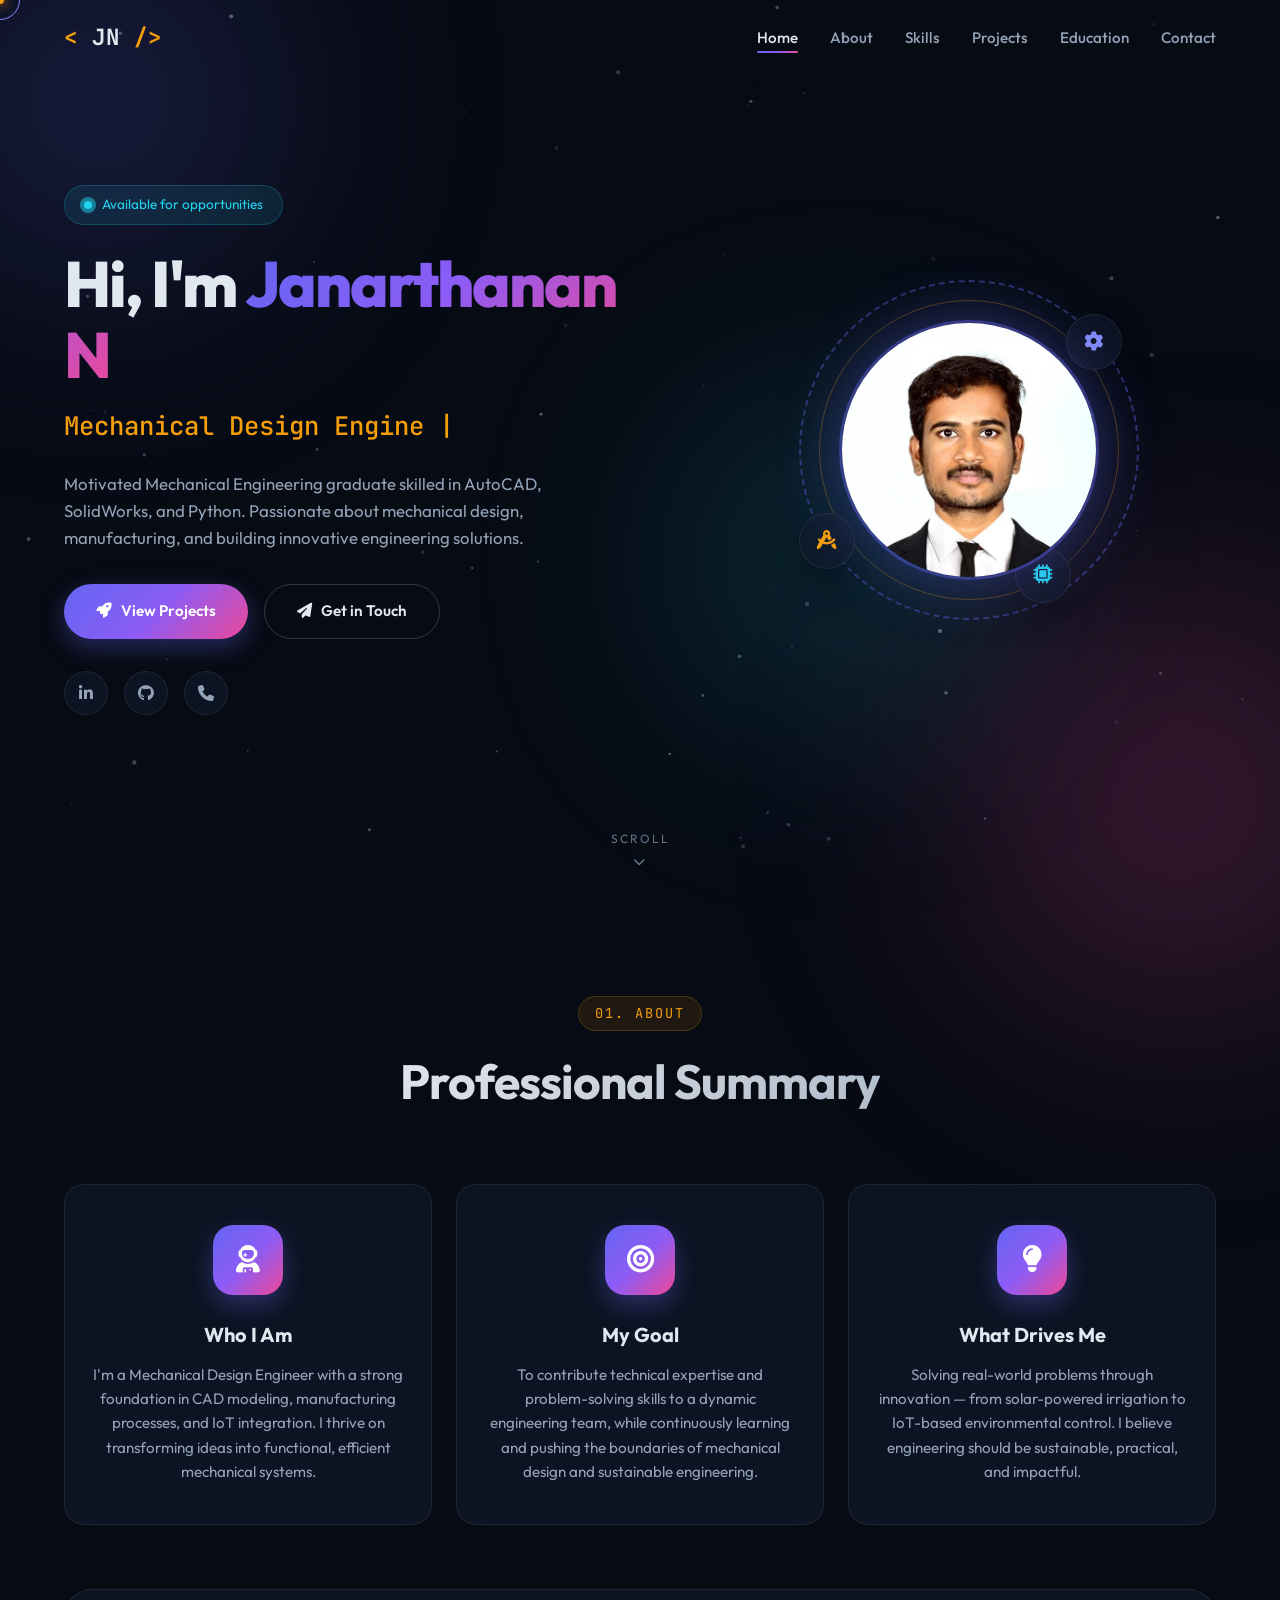
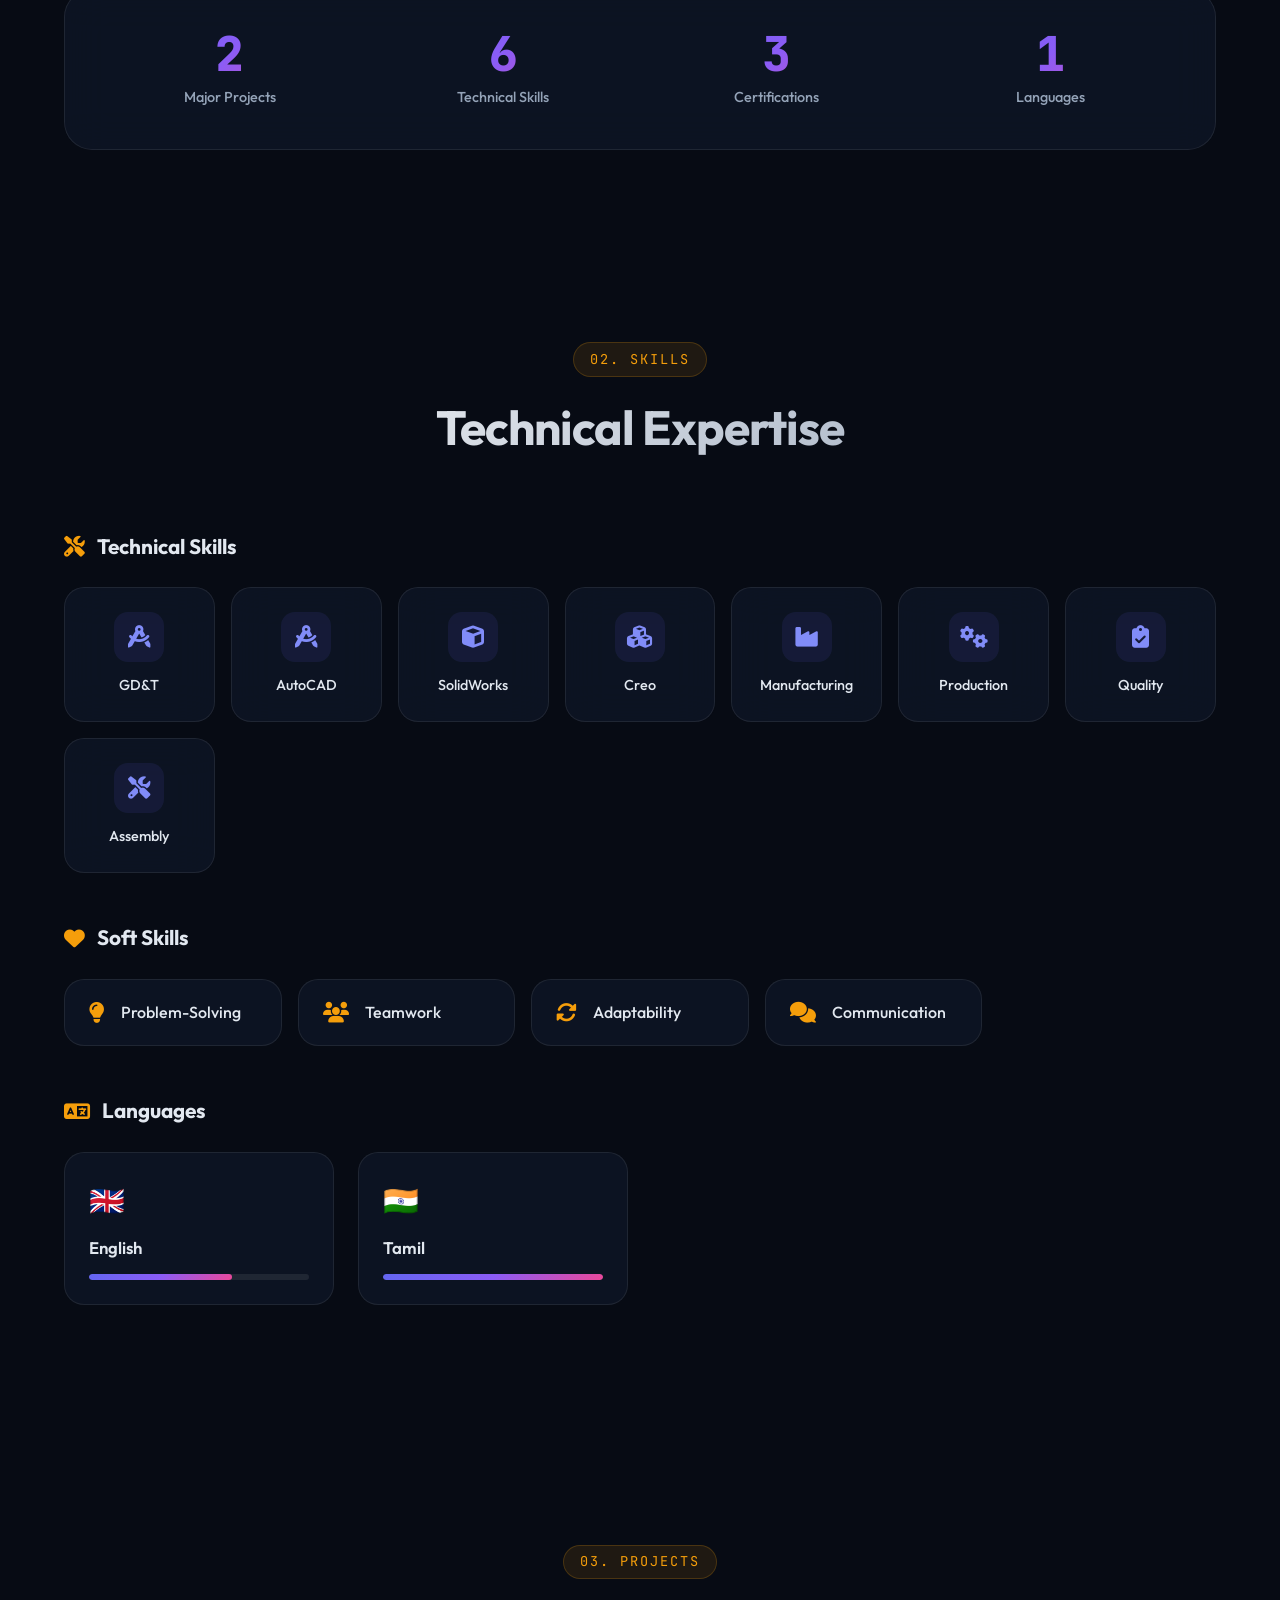
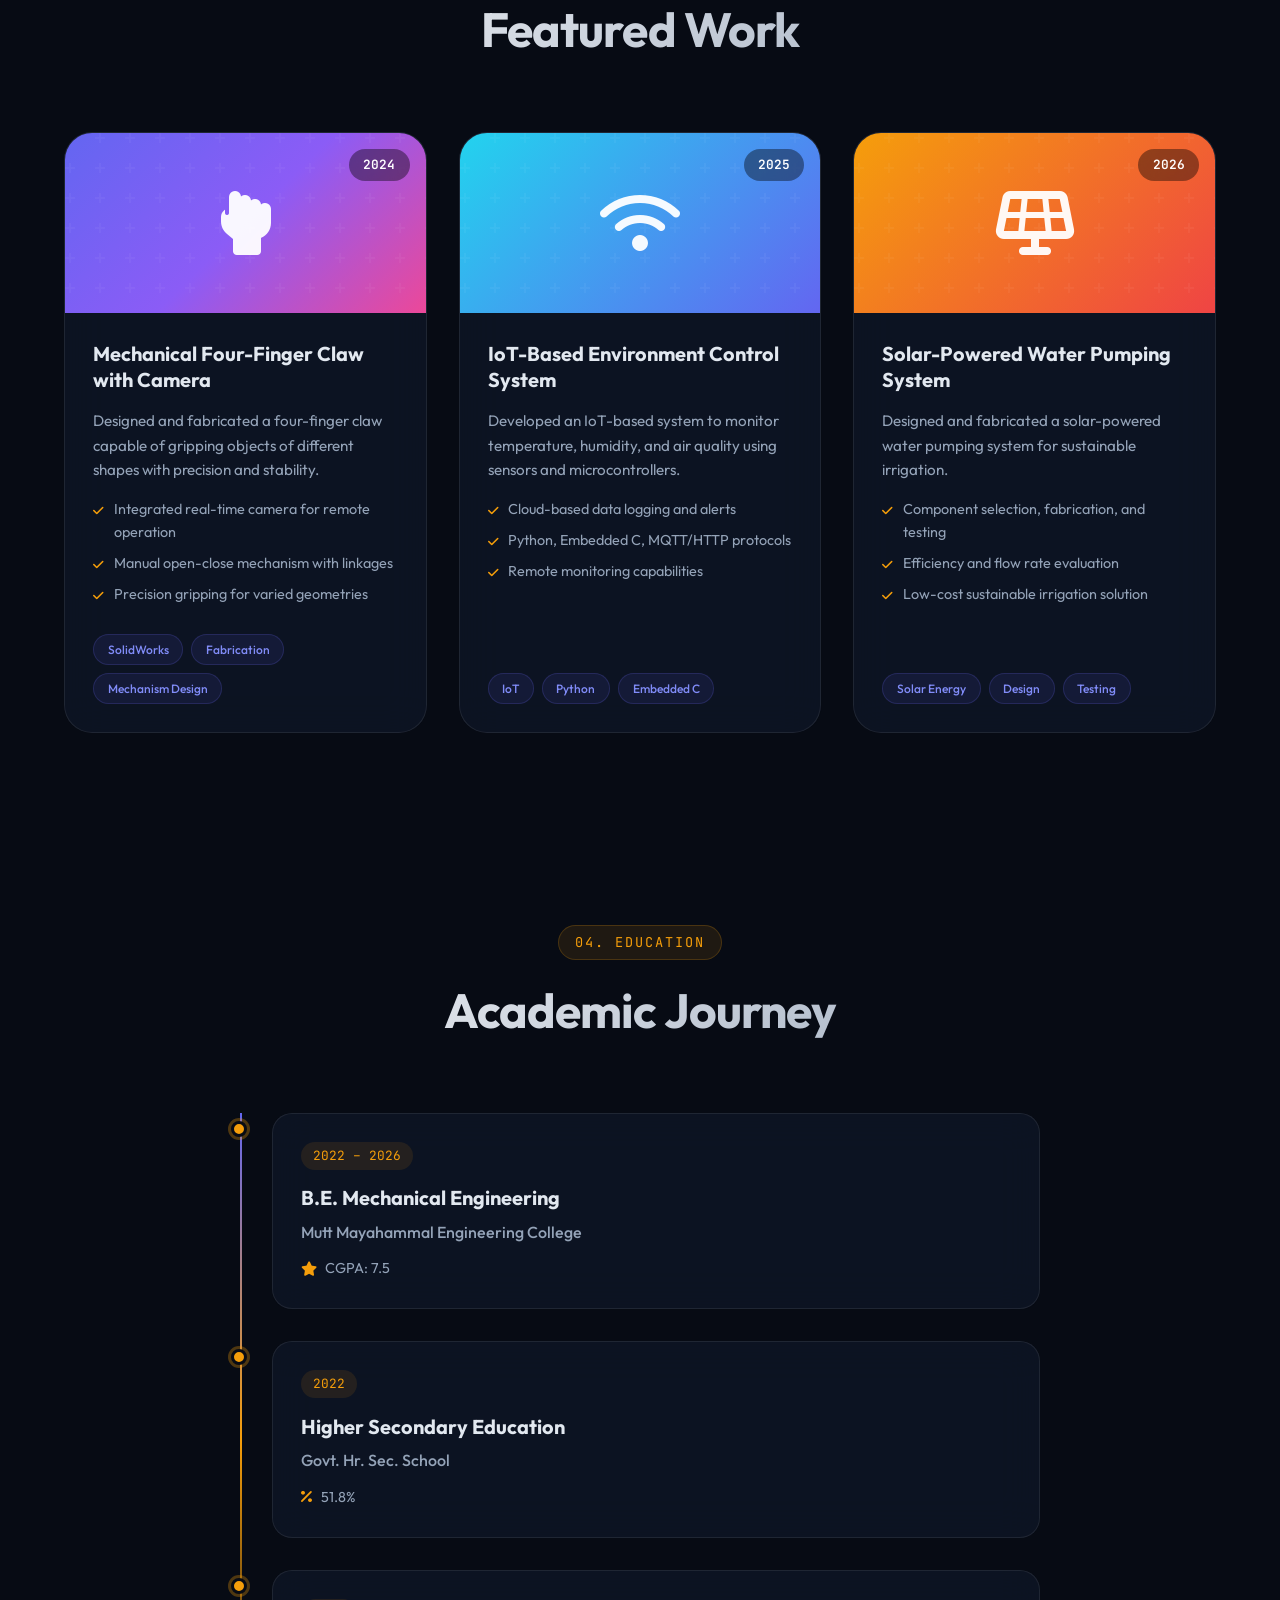
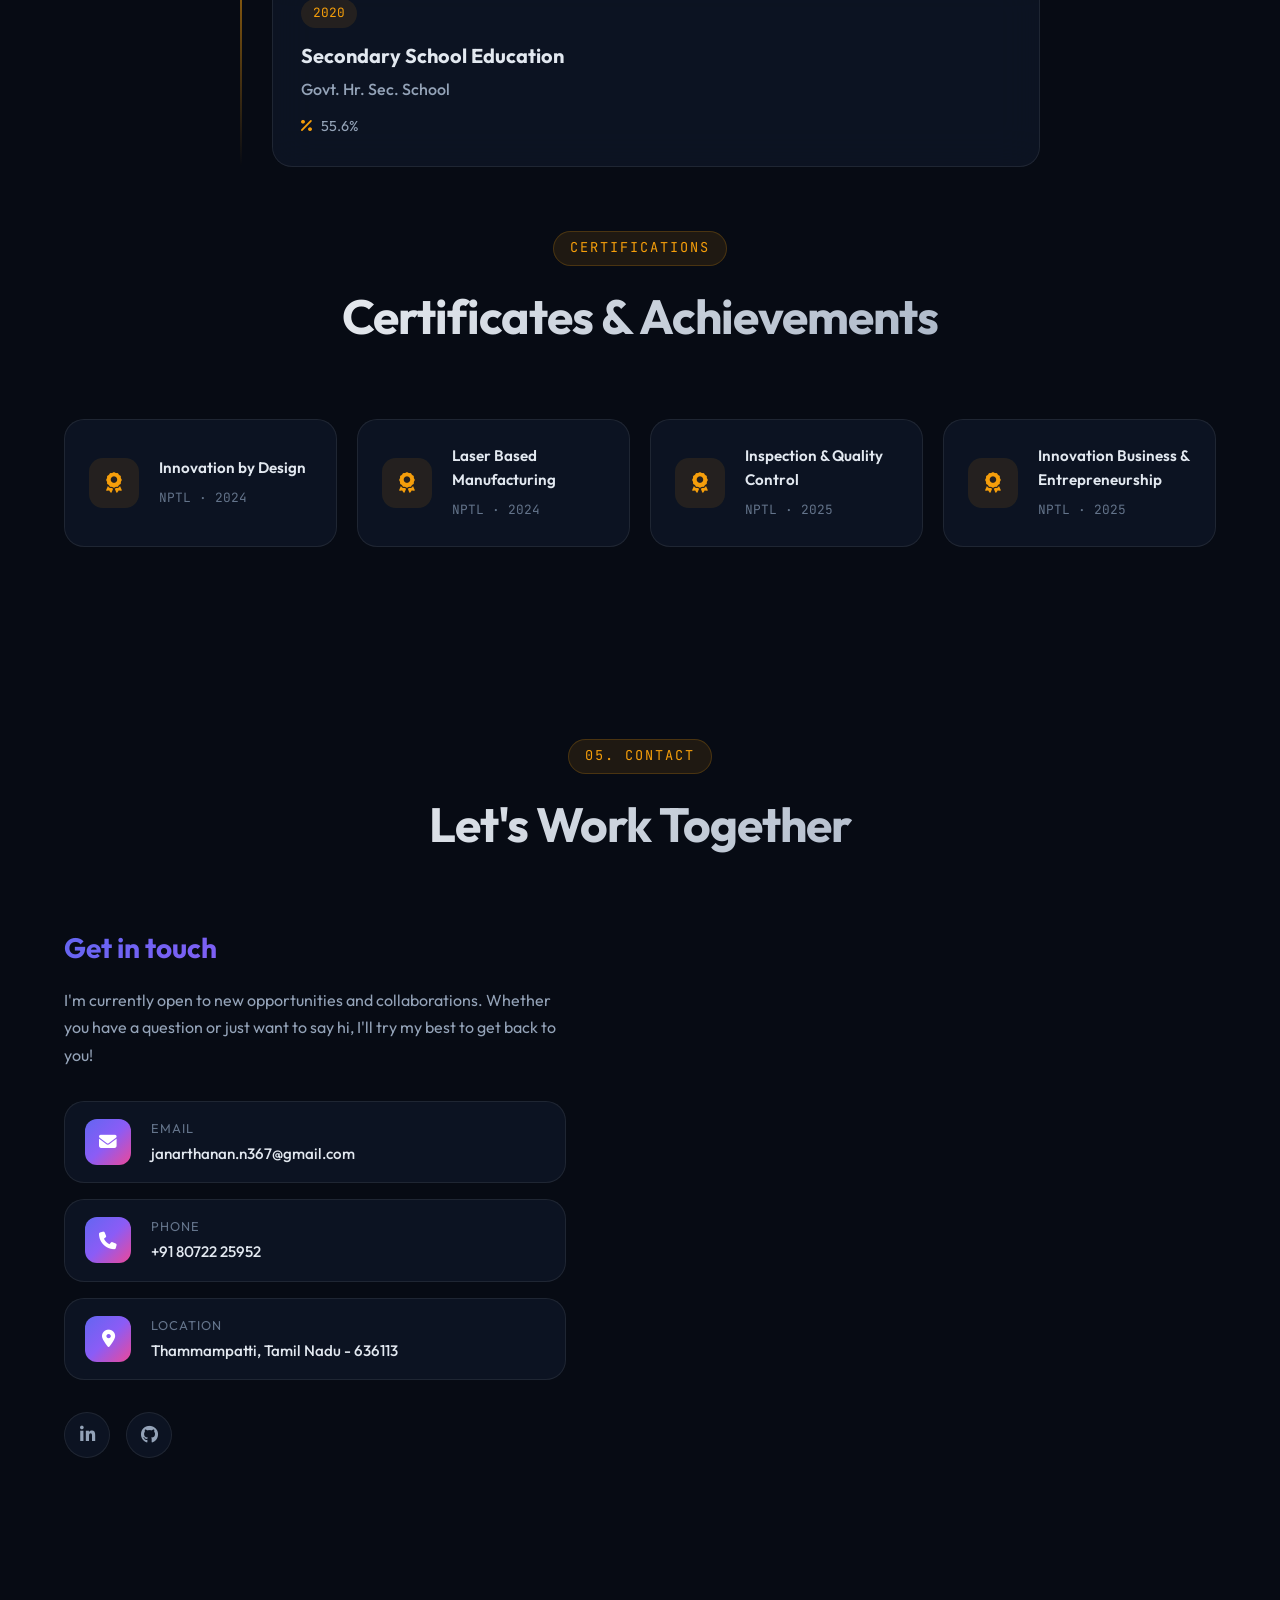
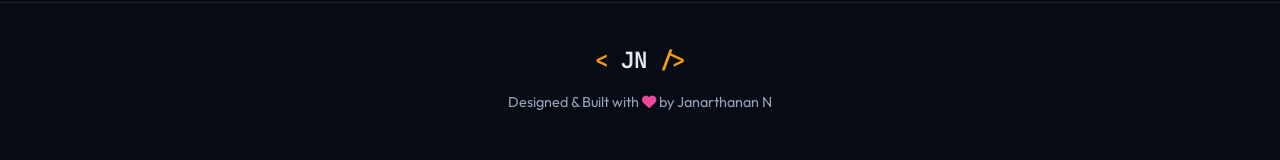
==== commit 1ee0f5b3: "Update index.html" ====
--- a/index.html
+++ b/index.html
@@ -300,7 +300,7 @@
           <div class="language-card">
             <div class="lang-flag">🇬🇧</div>
             <span>English</span>
-            <div class="lang-bar"><div class="lang-fill" style="width: 90%"></div></div>
+            <div class="lang-bar"><div class="lang-fill" style="width: 65%"></div></div>
           </div>
           <div class="language-card">
             <div class="lang-flag">🇮🇳</div>
@@ -555,4 +555,4 @@
   <!-- Script -->
   <script src="script.js"></script>
 </body>
-</html>+</html>
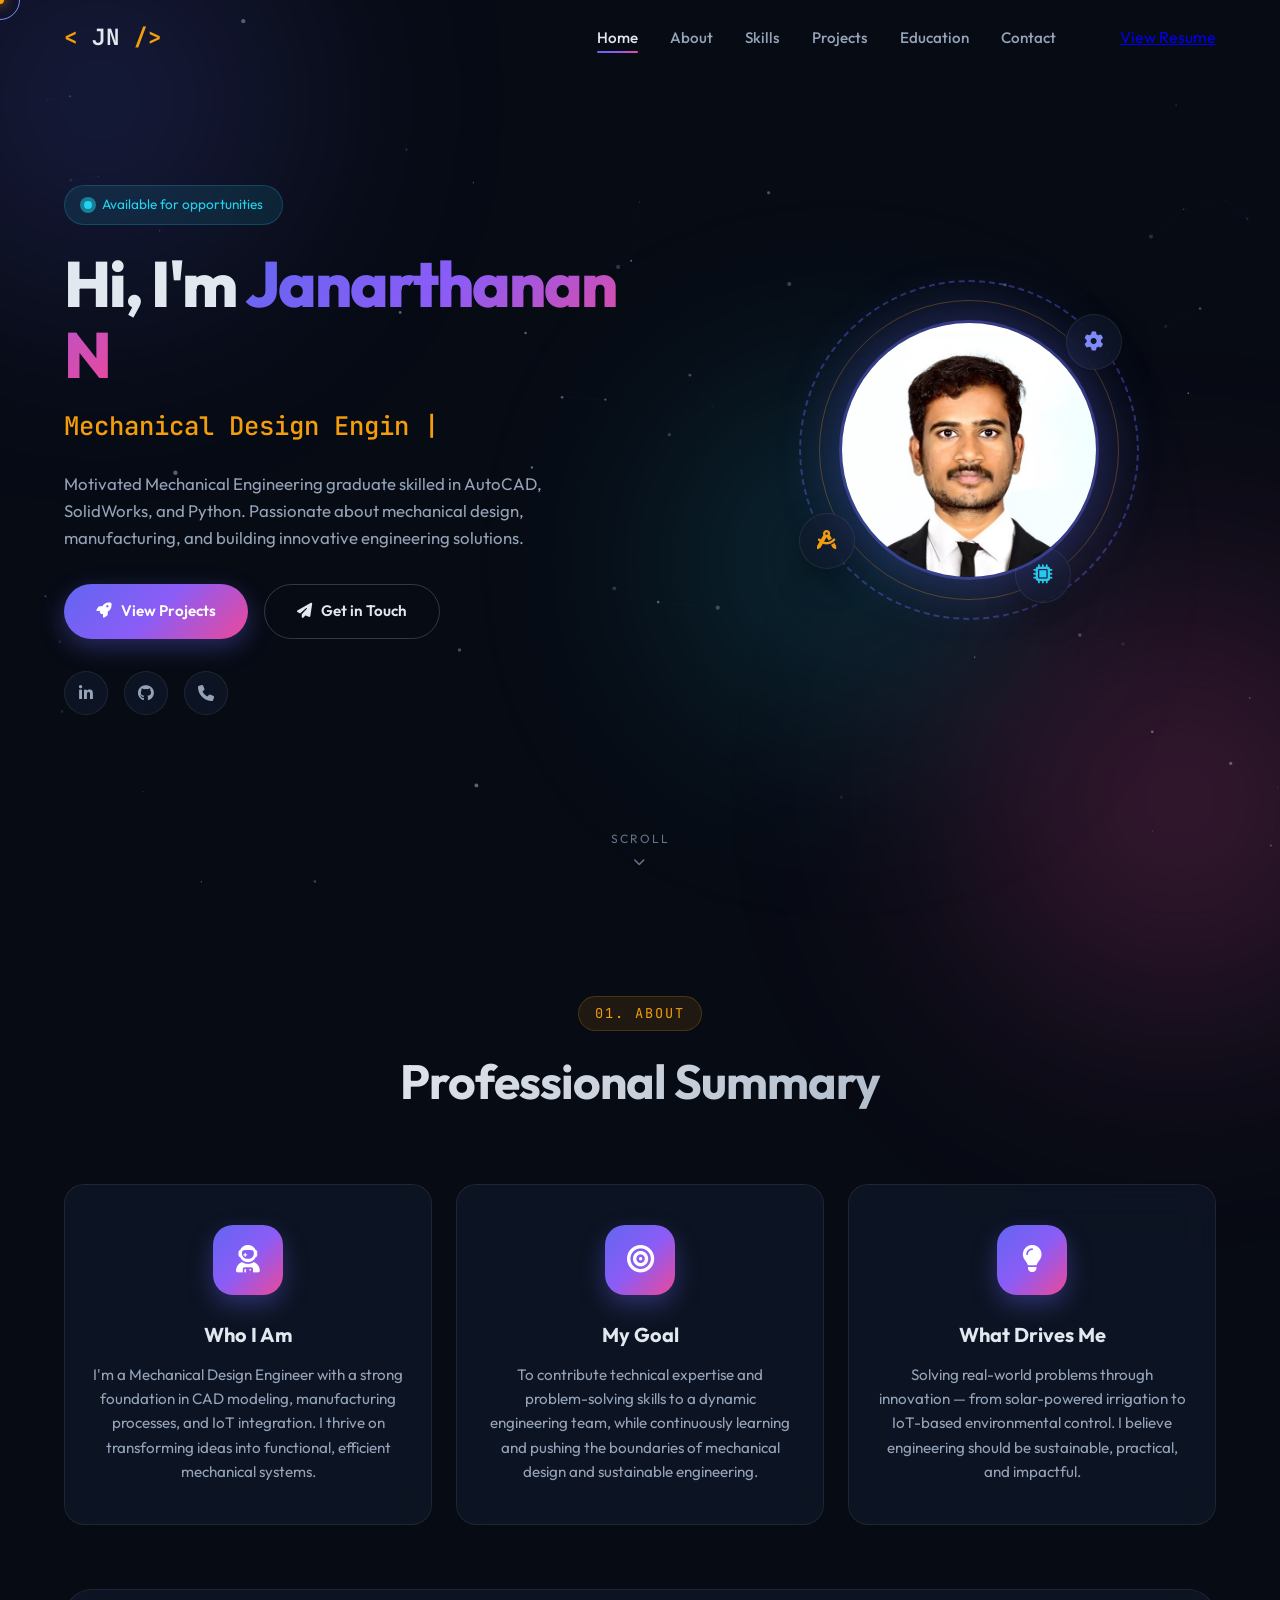
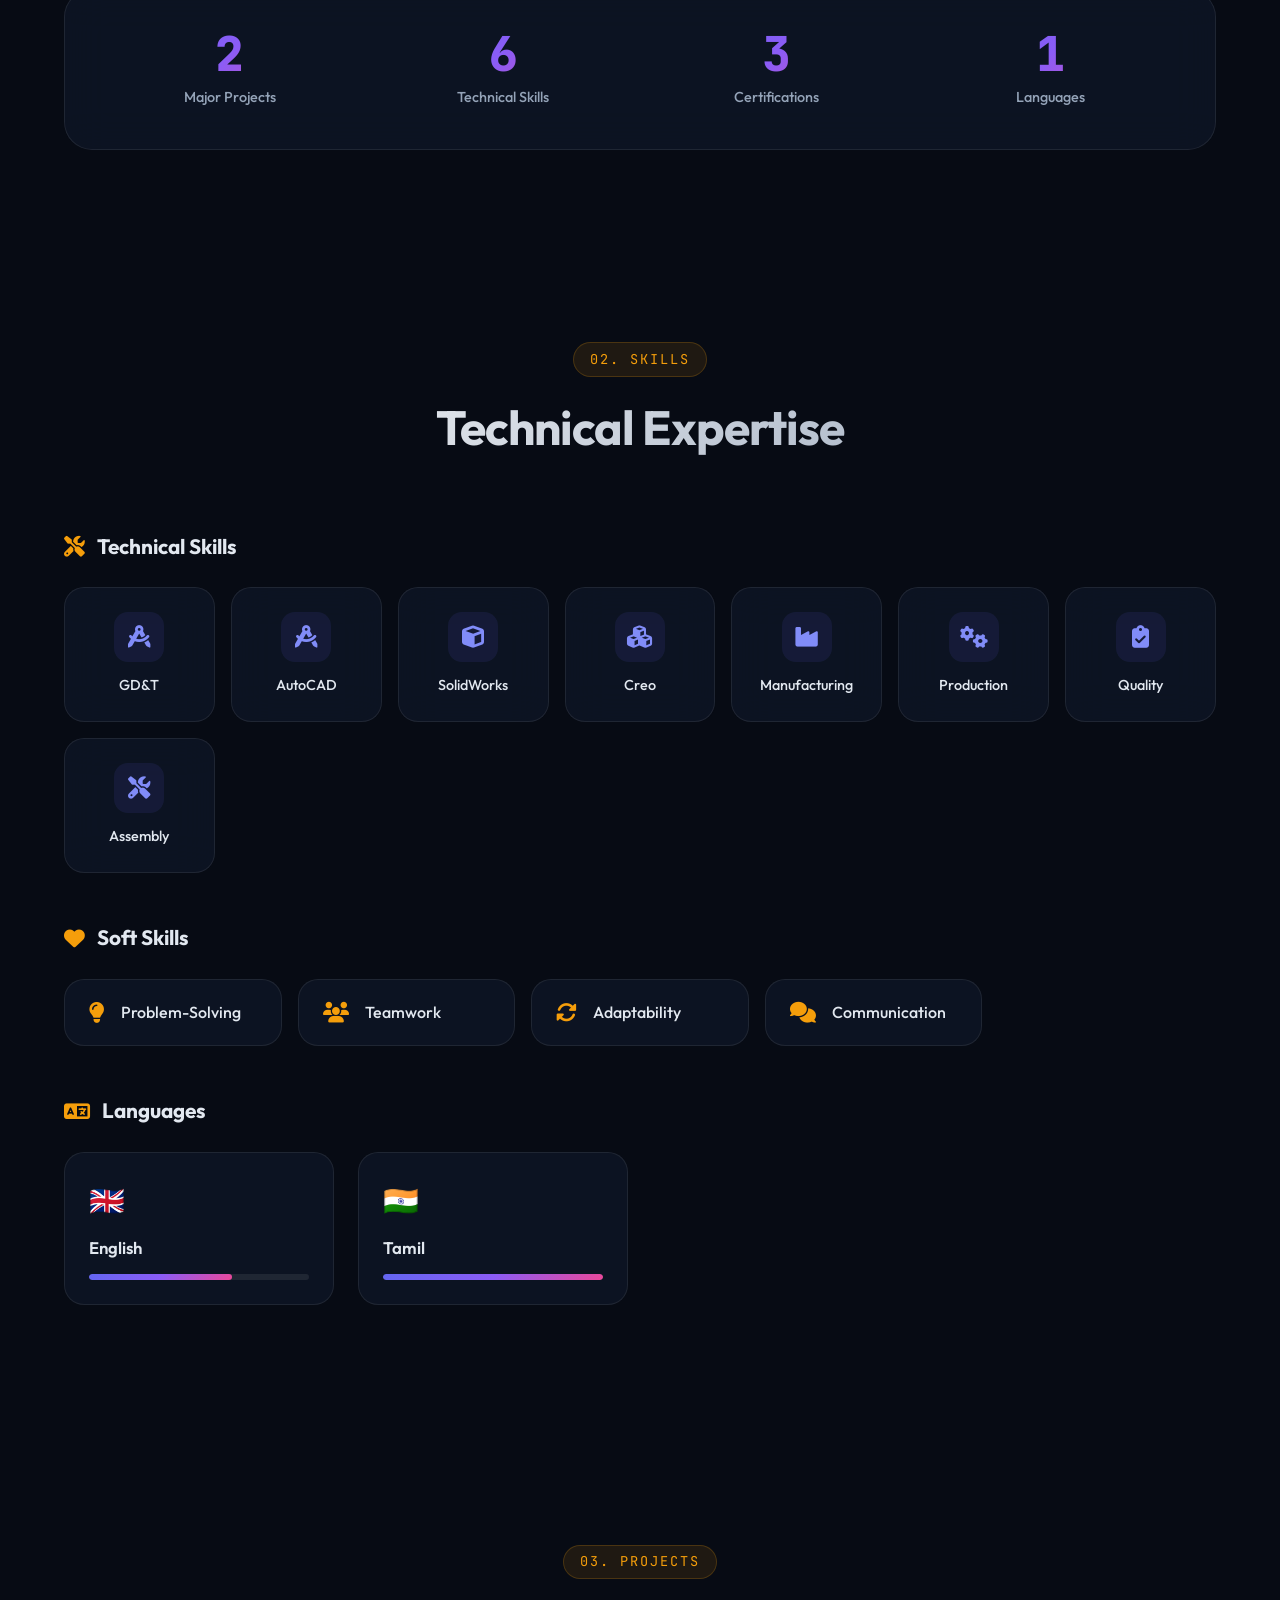
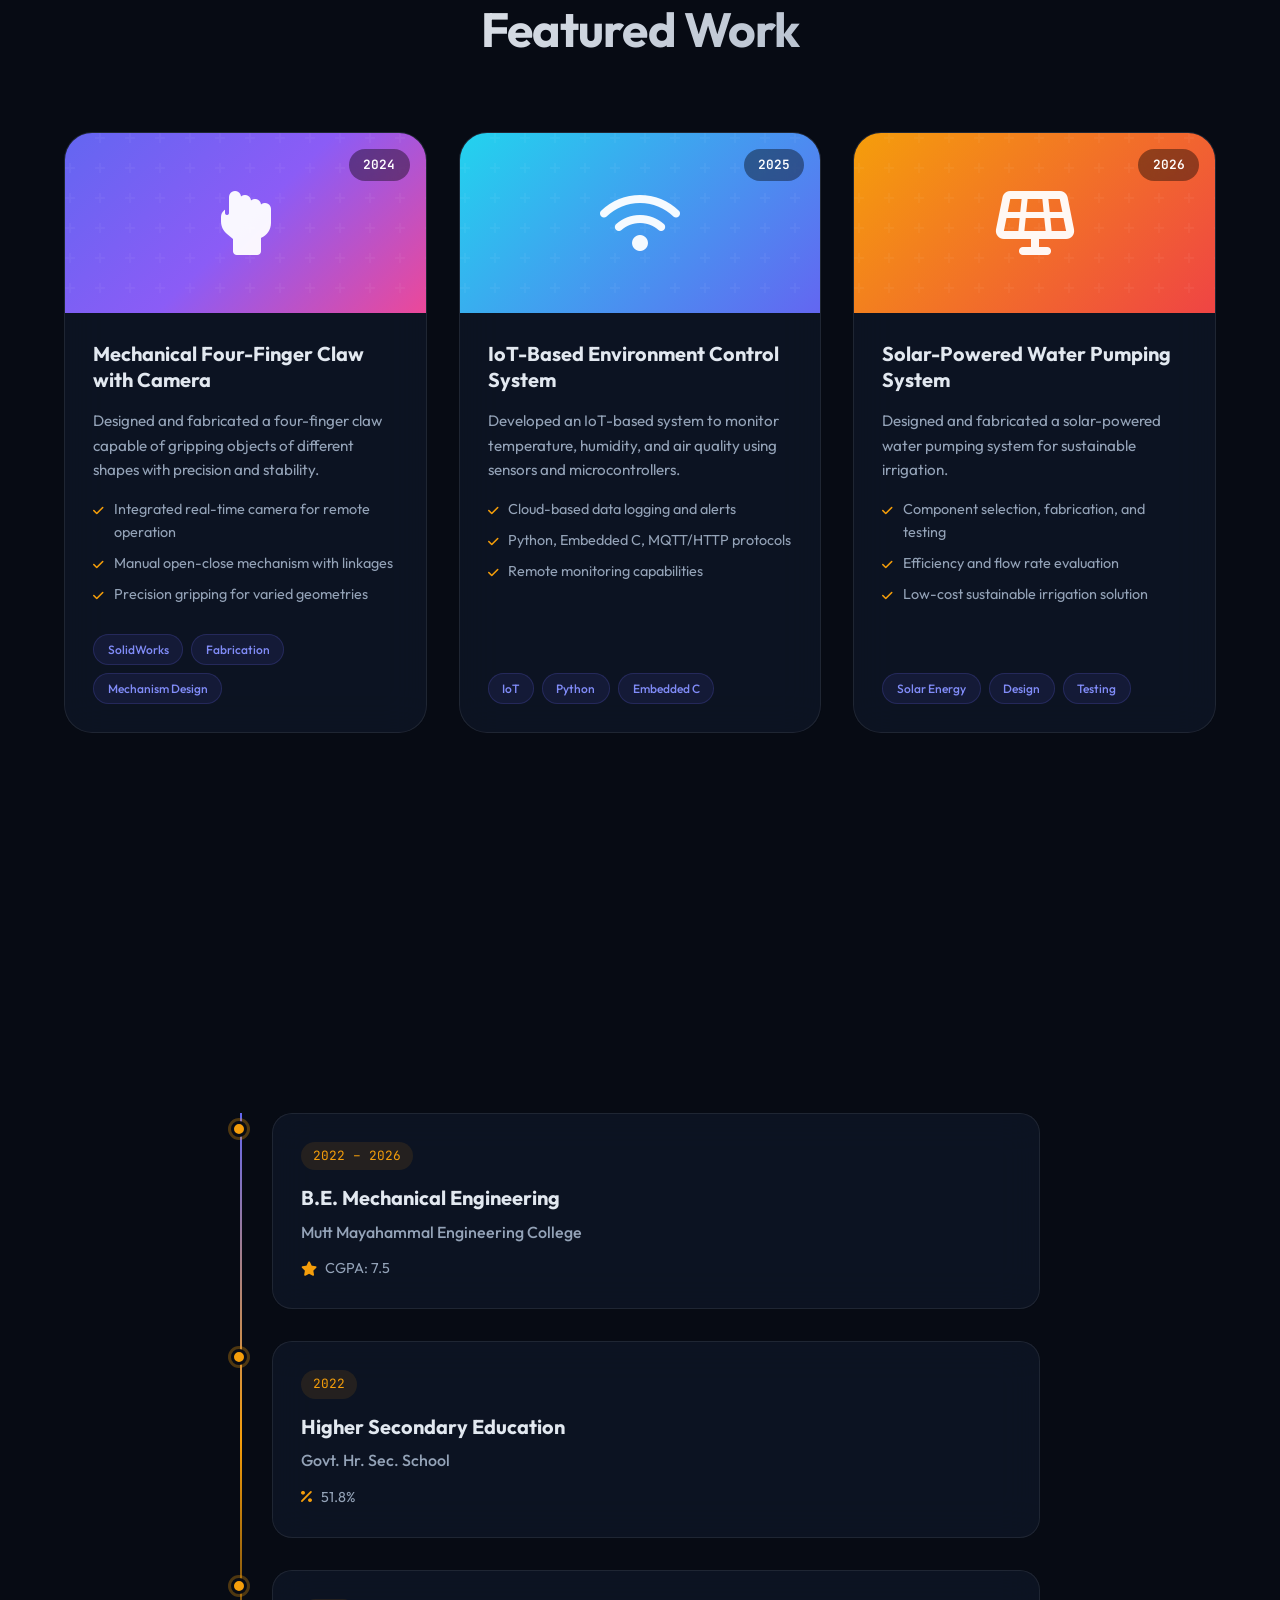
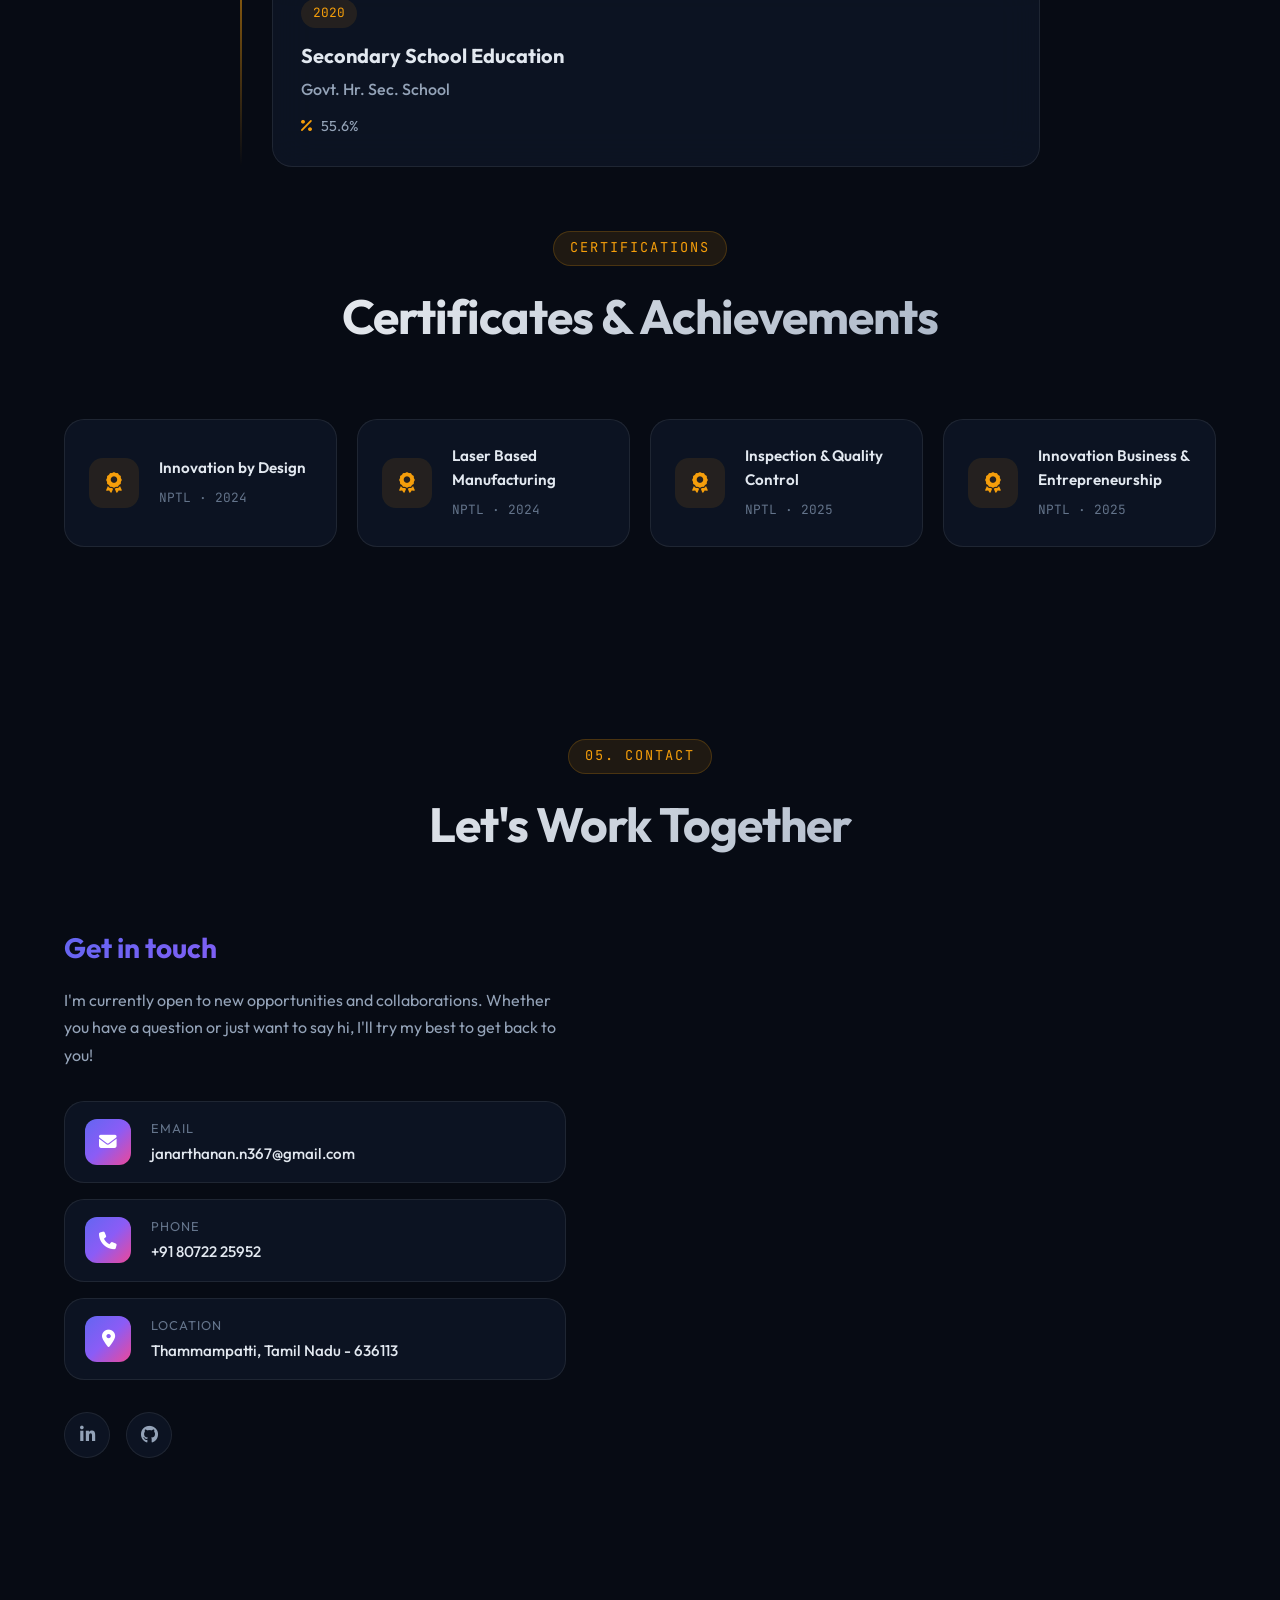
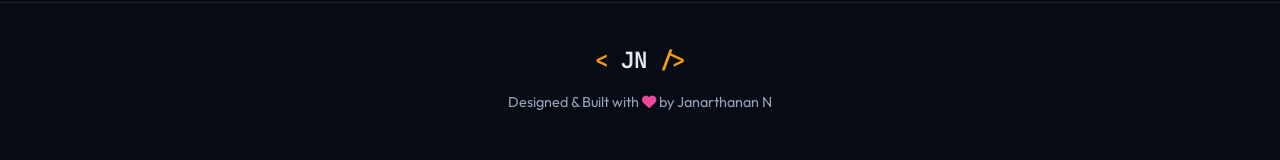
==== commit 13b8e40e: "Update index.html" ====
--- a/index.html
+++ b/index.html
@@ -49,6 +49,9 @@
         <li><a href="#projects" class="nav-link">Projects</a></li>
         <li><a href="#education" class="nav-link">Education</a></li>
         <li><a href="#contact" class="nav-link">Contact</a></li>
+        <li></li><a href="resume.html" class="resume-btn" target="_blank">
+          View Resume
+        </a></li>
       </ul>
       <div class="hamburger" id="hamburger">
         <span></span>
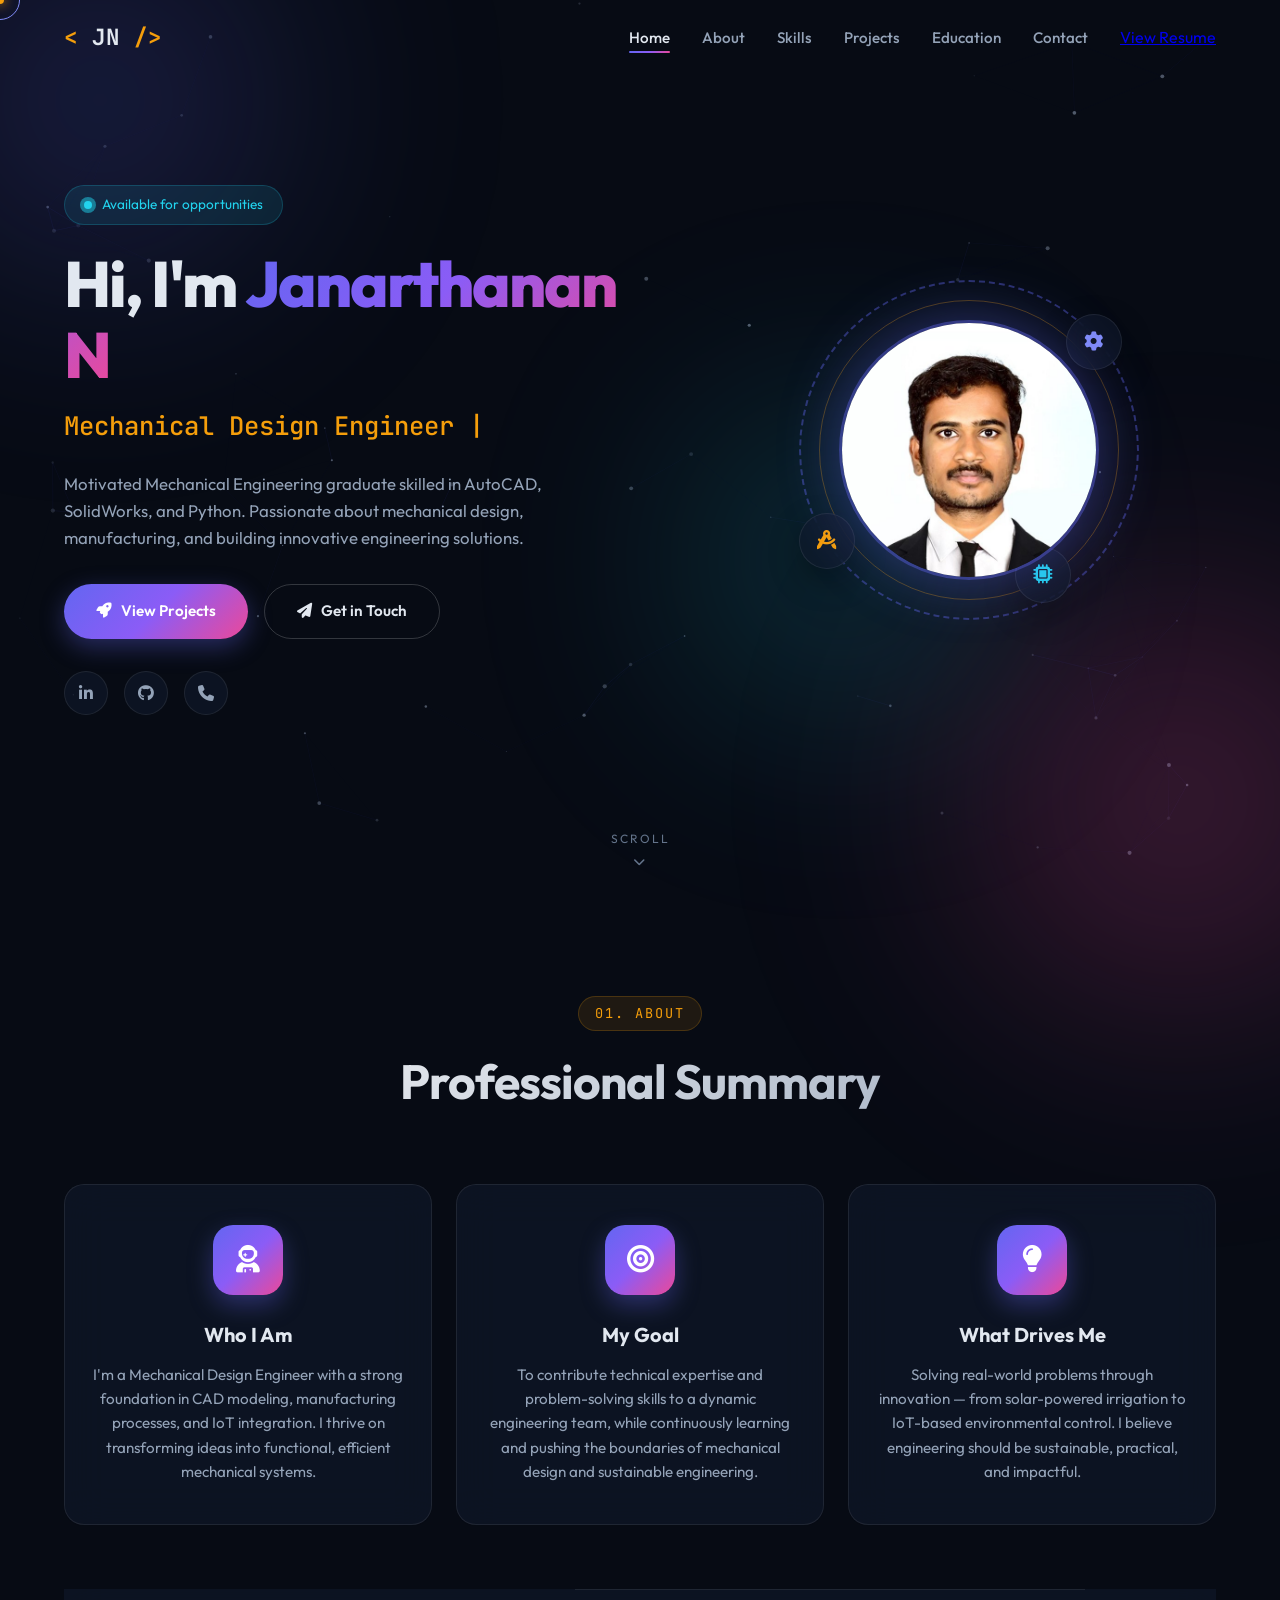
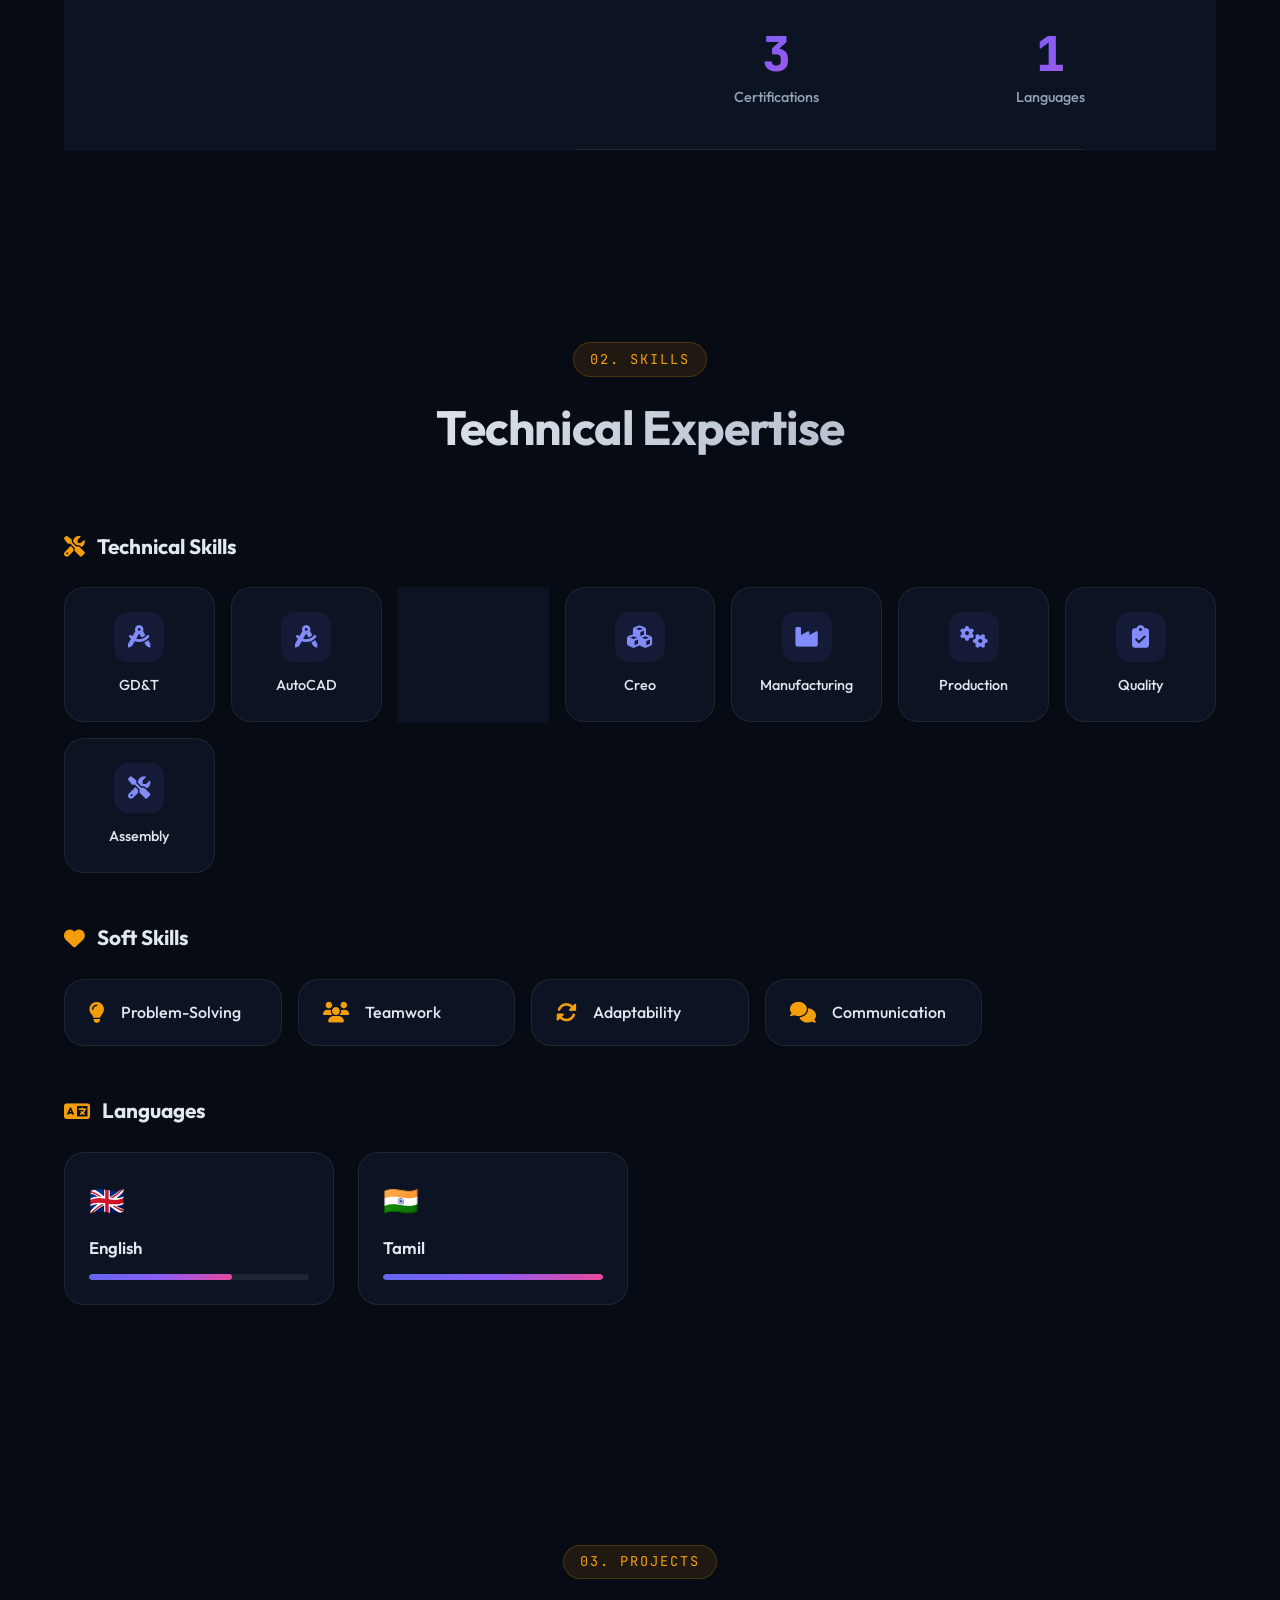
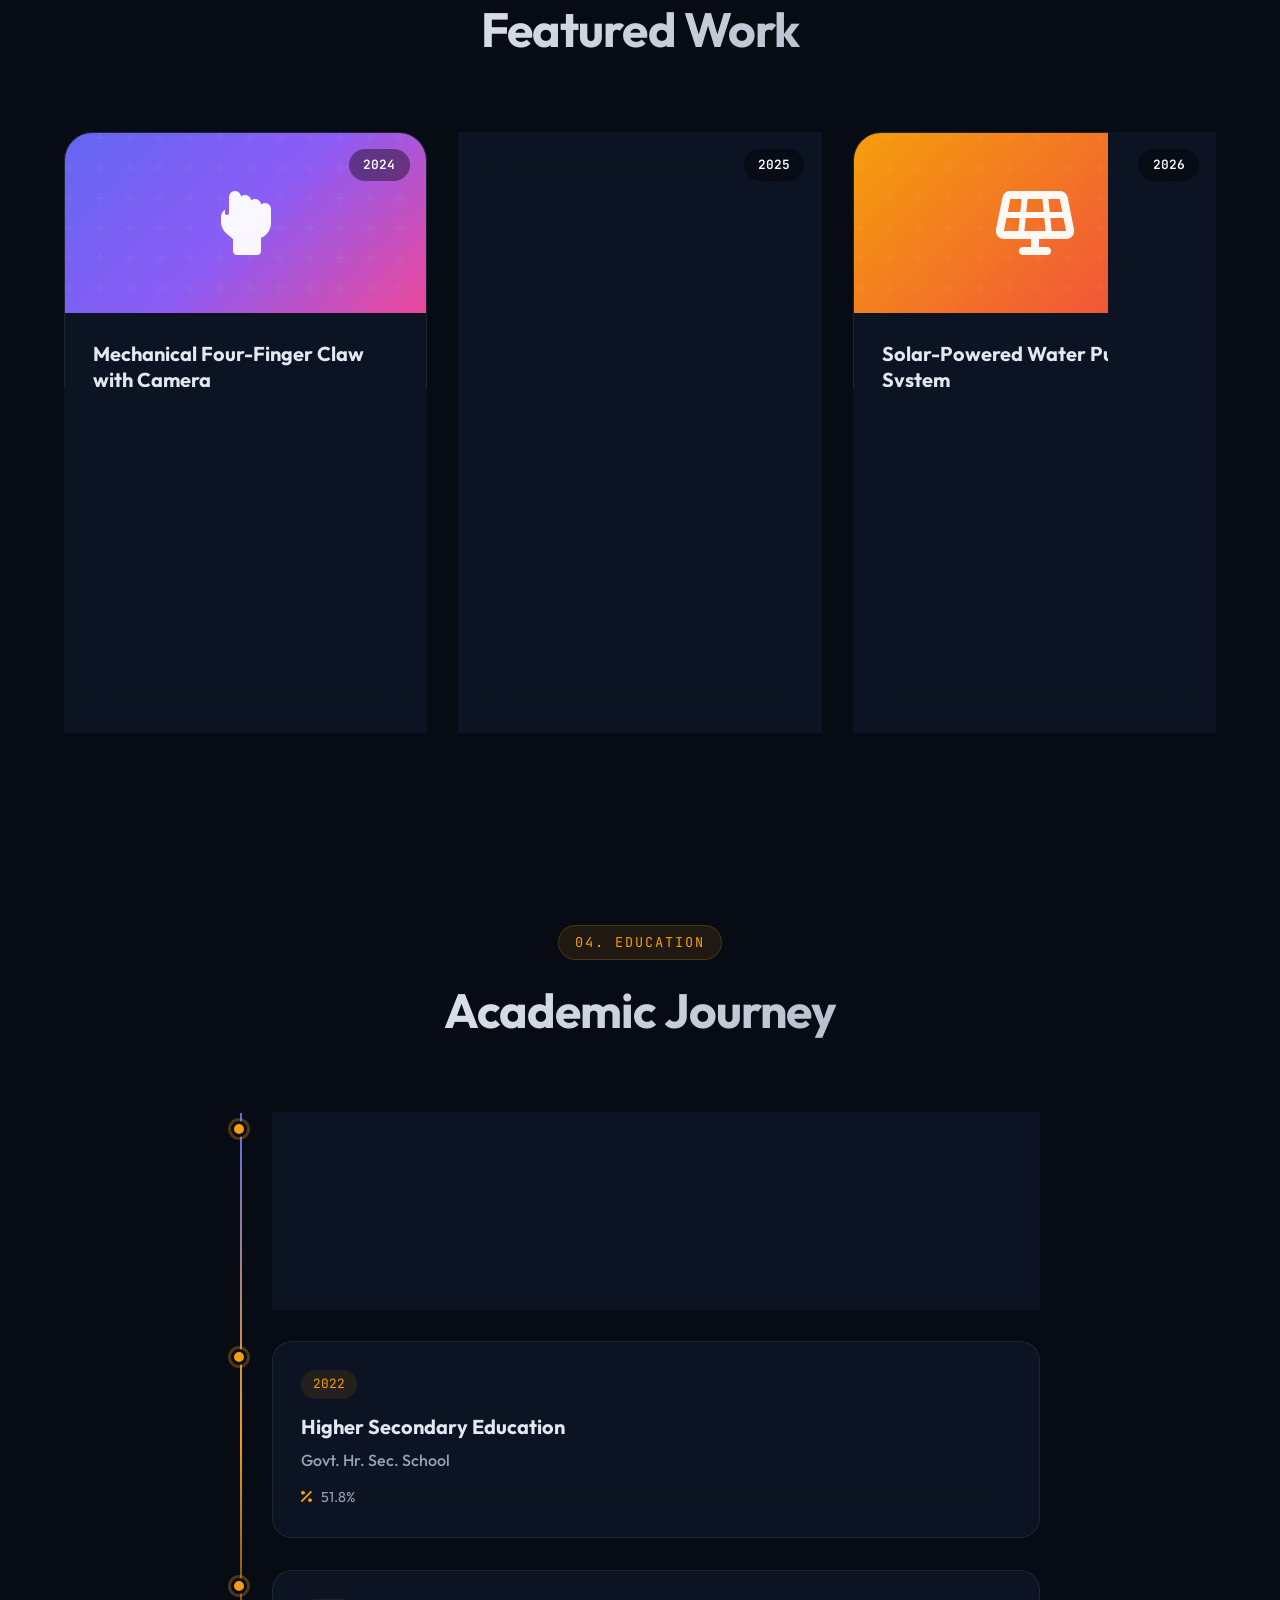
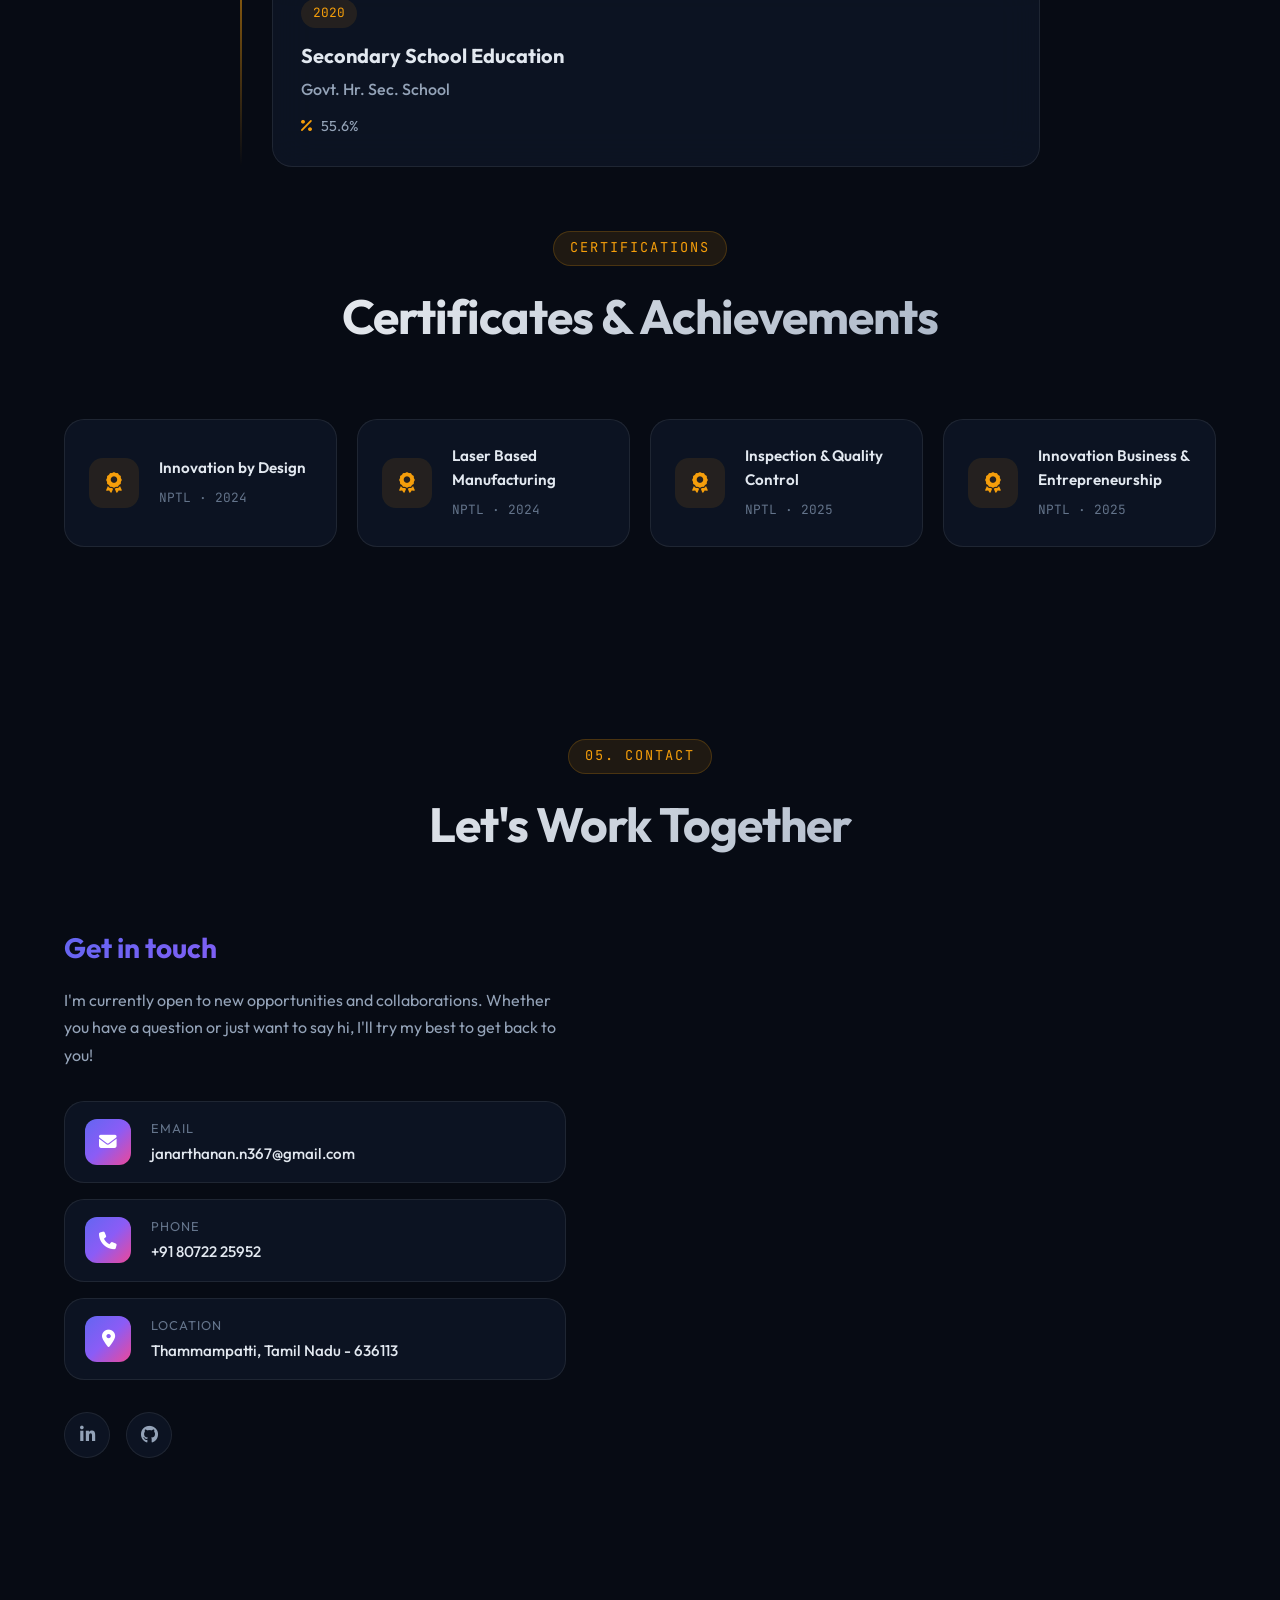
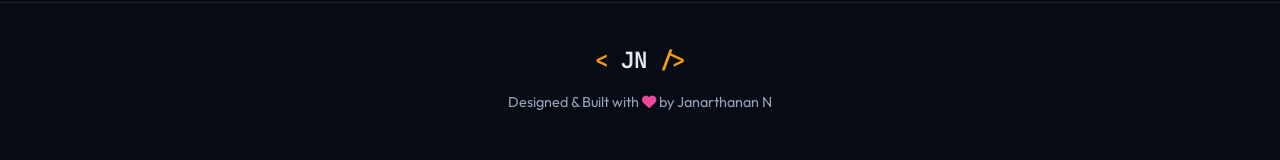
==== commit 87d93ba5: "Update index.html" ====
--- a/index.html
+++ b/index.html
@@ -49,7 +49,7 @@
         <li><a href="#projects" class="nav-link">Projects</a></li>
         <li><a href="#education" class="nav-link">Education</a></li>
         <li><a href="#contact" class="nav-link">Contact</a></li>
-        <li></li><a href="resume.html" class="resume-btn" target="_blank">
+        <li><a href="resume.html" class="resume-btn" target="_blank">
           View Resume
         </a></li>
       </ul>
